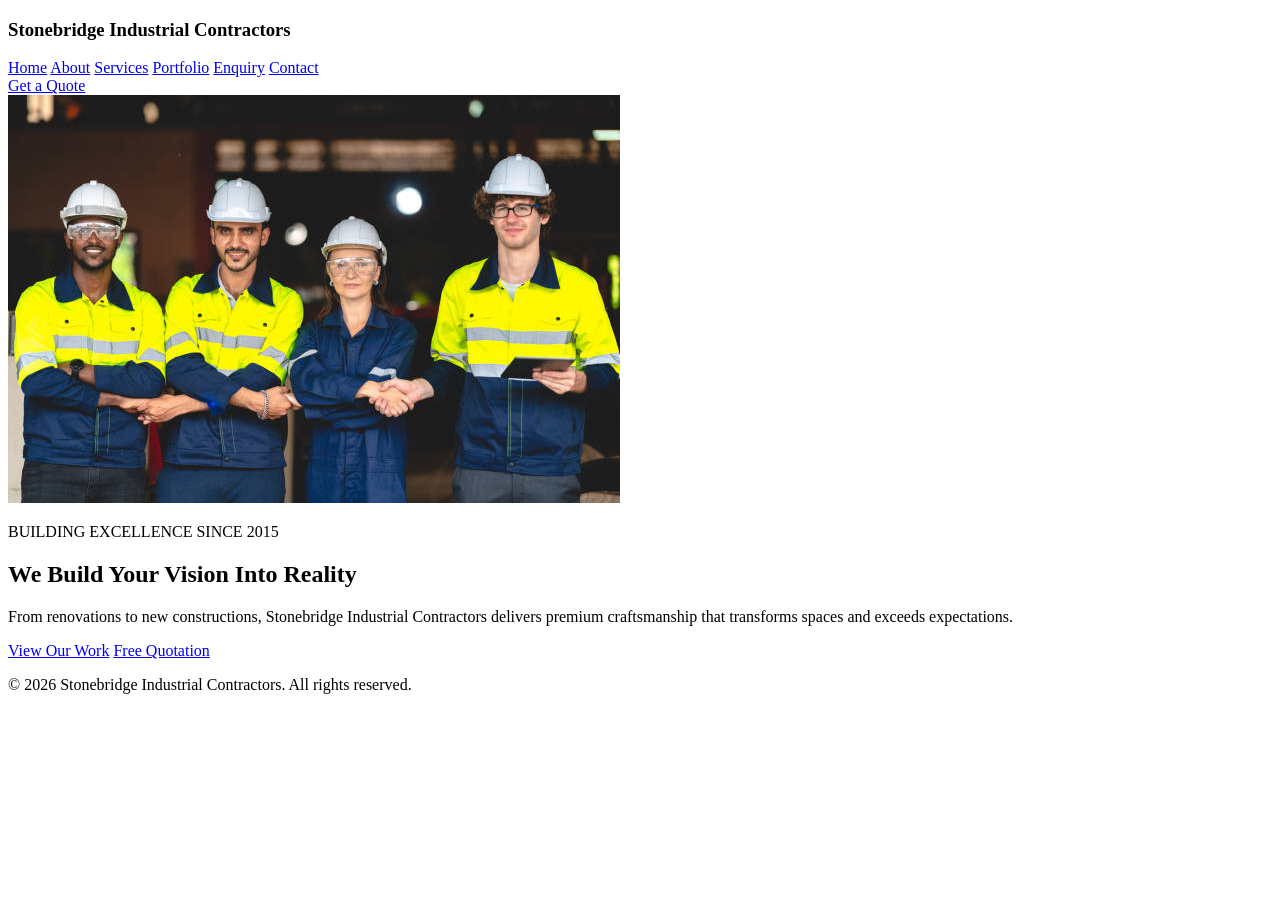
==== index.html @ 588e419e "Debugging of files" ====
<!DOCTYPE html>
<html lang="en">
<head>
    <meta charset="UTF-8">
    <meta name="viewport" content="width=device-width, initial-scale=1.0">
    <title>Home - Stonebridge Industrial Contractors</title>
</head>
<body>
    
<!-- Header and nav bar - handles the navigation througout the website pages -->
<header class="navbar">
<h3>Stonebridge Industrial Contractors</h3>
<nav id="mainNav">
<a href="index.html" class="nav-link">Home</a>
<a href="about.html" class="nav-link">About</a>
<a href="services.html" class="nav-link">Services</a>
<a href="projects.html" class="nav-link">Portfolio</a>
<a href="enquiry.html" class="nav-link">Enquiry</a>
<a href="contact.html" class="nav-link">Contact</a>
</nav>
<a href="contact.html" class="quote-btn">Get a Quote</a>
</header>


<!-- main content of homepage and call-to-action buttons -->
<main>
<section class="hero">
<div class="hero-content">
      <img src="/assets/images/hero-image.jpg" alt="Hero Image">
<p class="tag">BUILDING EXCELLENCE SINCE 2015</p>
<h1>We Build Your Vision Into Reality</h1>
<p class="hero-text"> From renovations to new constructions, Stonebridge Industrial Contractors delivers premium craftsmanship that transforms spaces and exceeds expectations.</p>
<div class="hero-buttons">
<a href="projects.html" class="primary-btn">View Our Work</a>
<a href="contact.html" class="secondary-btn">Free Quotation</a>
</div>
</section>
</main>

<!-- footer of the homepage -->
<footer>
<p>© 2026 Stonebridge Industrial Contractors. All rights reserved.</p>
</footer>

</body>
</html>
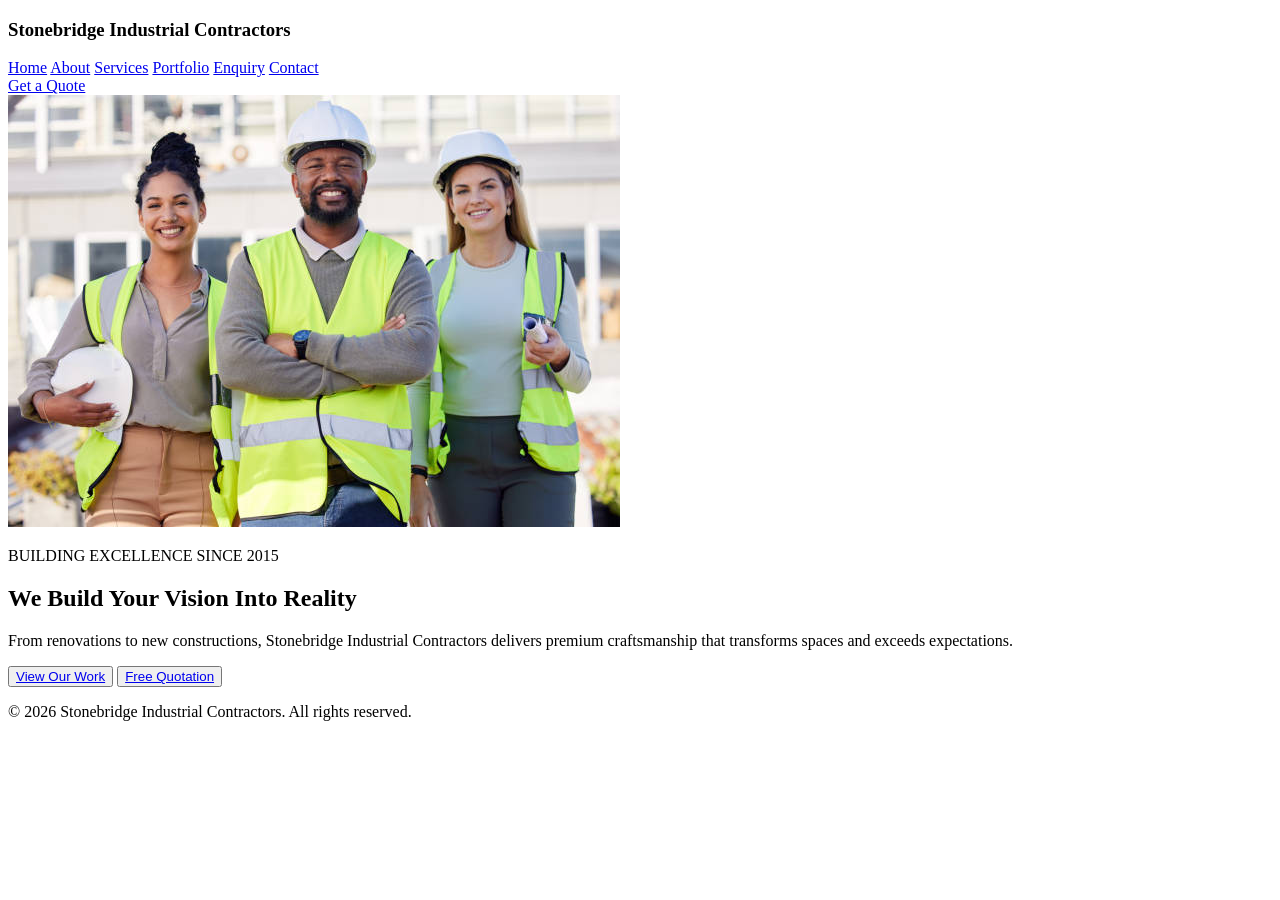
==== commit 7ae84ca6: "Final debugging and file updates" ====
--- a/index.html
+++ b/index.html
@@ -22,22 +22,26 @@
 </header>
 
 
-<!-- main content of homepage and call-to-action buttons -->
+<!-- Main content of homepage and call-to-action buttons -->
 <main>
 <section class="hero">
-<div class="hero-content">
-      <img src="/assets/images/hero-image.jpg" alt="Hero Image">
+      <img src="images/team-members/team-image-2.jpg" alt="Hero Image">
 <p class="tag">BUILDING EXCELLENCE SINCE 2015</p>
 <h1>We Build Your Vision Into Reality</h1>
+
 <p class="hero-text"> From renovations to new constructions, Stonebridge Industrial Contractors delivers premium craftsmanship that transforms spaces and exceeds expectations.</p>
-<div class="hero-buttons">
+    <button>
 <a href="projects.html" class="primary-btn">View Our Work</a>
-<a href="contact.html" class="secondary-btn">Free Quotation</a>
-</div>
+</button>
+
+<button>
+<a href="contact.html" class="primary-btn">Free Quotation</a>
+</button>
+
 </section>
 </main>
 
-<!-- footer of the homepage -->
+<!-- Footer of the homepage -->
 <footer>
 <p>© 2026 Stonebridge Industrial Contractors. All rights reserved.</p>
 </footer>
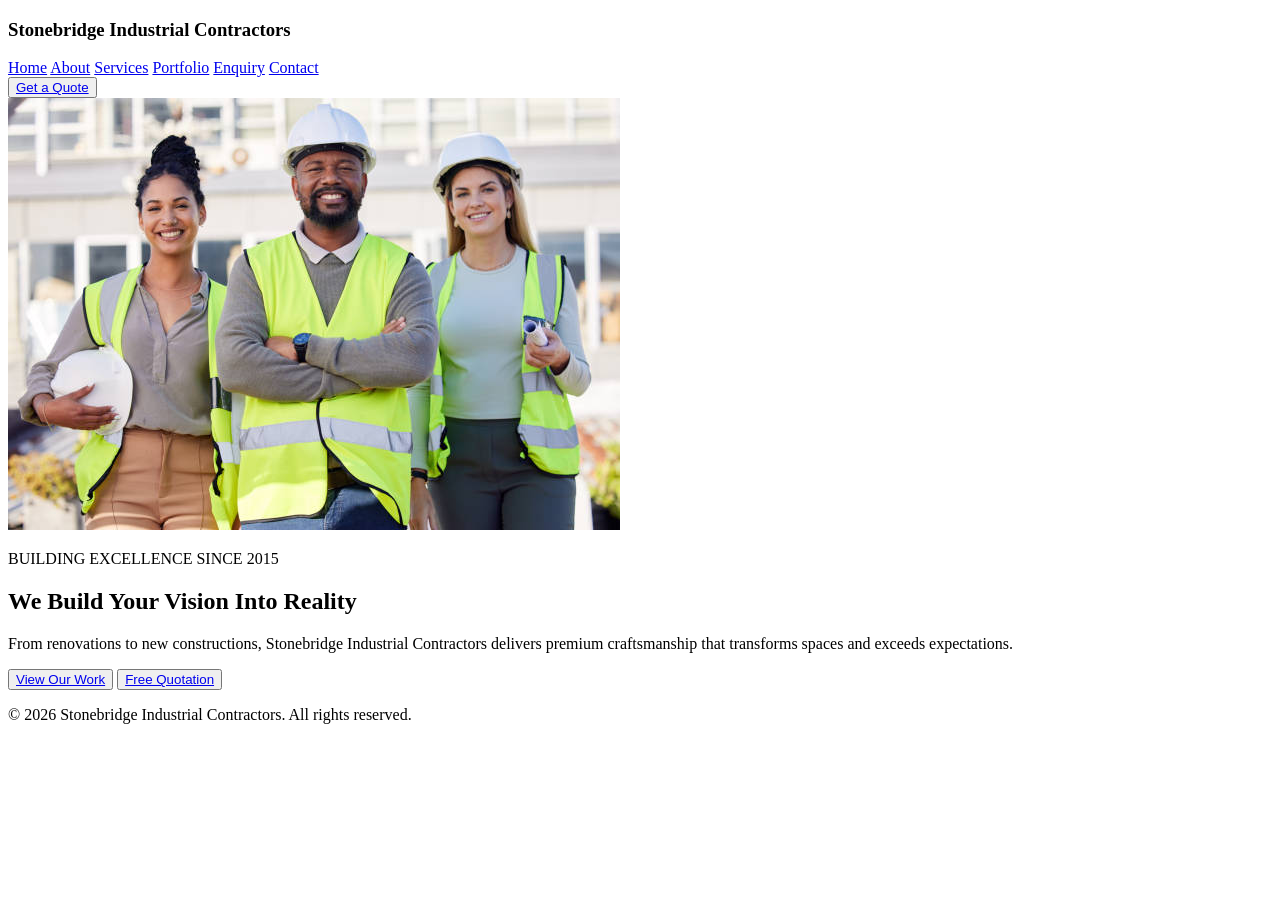
==== commit 1072109c: "Nav updated" ====
--- a/index.html
+++ b/index.html
@@ -18,7 +18,9 @@
 <a href="enquiry.html" class="nav-link">Enquiry</a>
 <a href="contact.html" class="nav-link">Contact</a>
 </nav>
+<button>
 <a href="contact.html" class="quote-btn">Get a Quote</a>
+</button>
 </header>
 
 
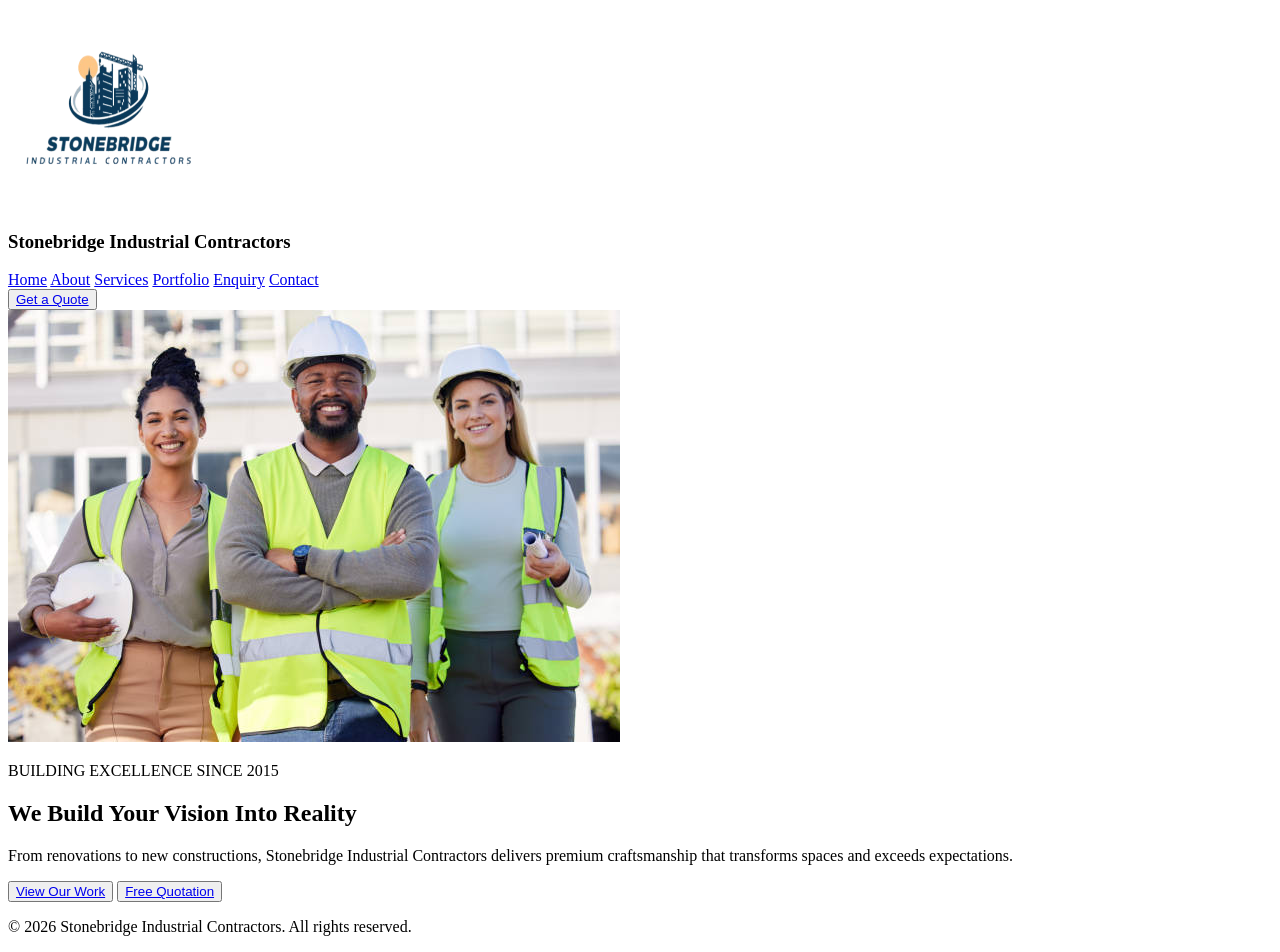
==== commit 97ece0d1: "Add company logo" ====
--- a/index.html
+++ b/index.html
@@ -9,6 +9,7 @@
     
 <!-- Header and nav bar - handles the navigation througout the website pages -->
 <header class="navbar">
+    <img src="images/stonebridge-logo.png" alt="Stonebridge Logo" width="200" height="200">
 <h3>Stonebridge Industrial Contractors</h3>
 <nav id="mainNav">
 <a href="index.html" class="nav-link">Home</a>
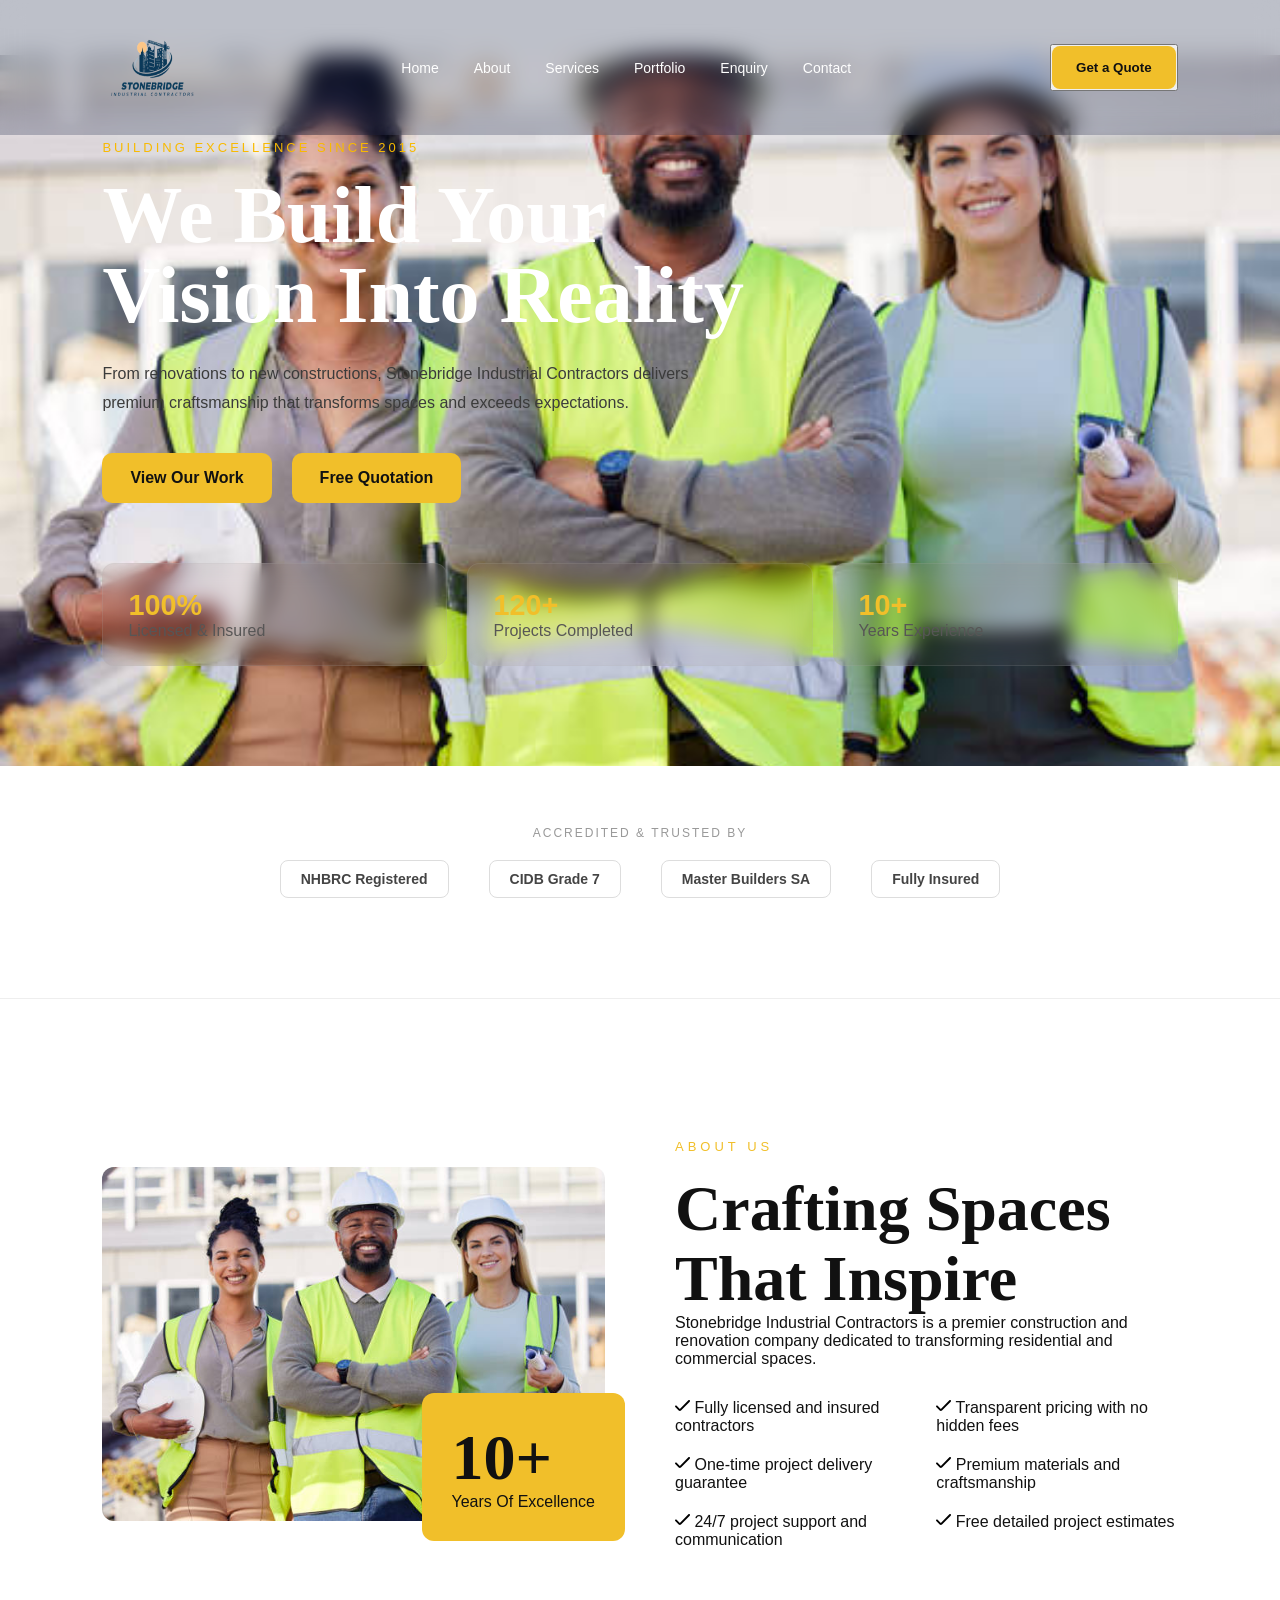
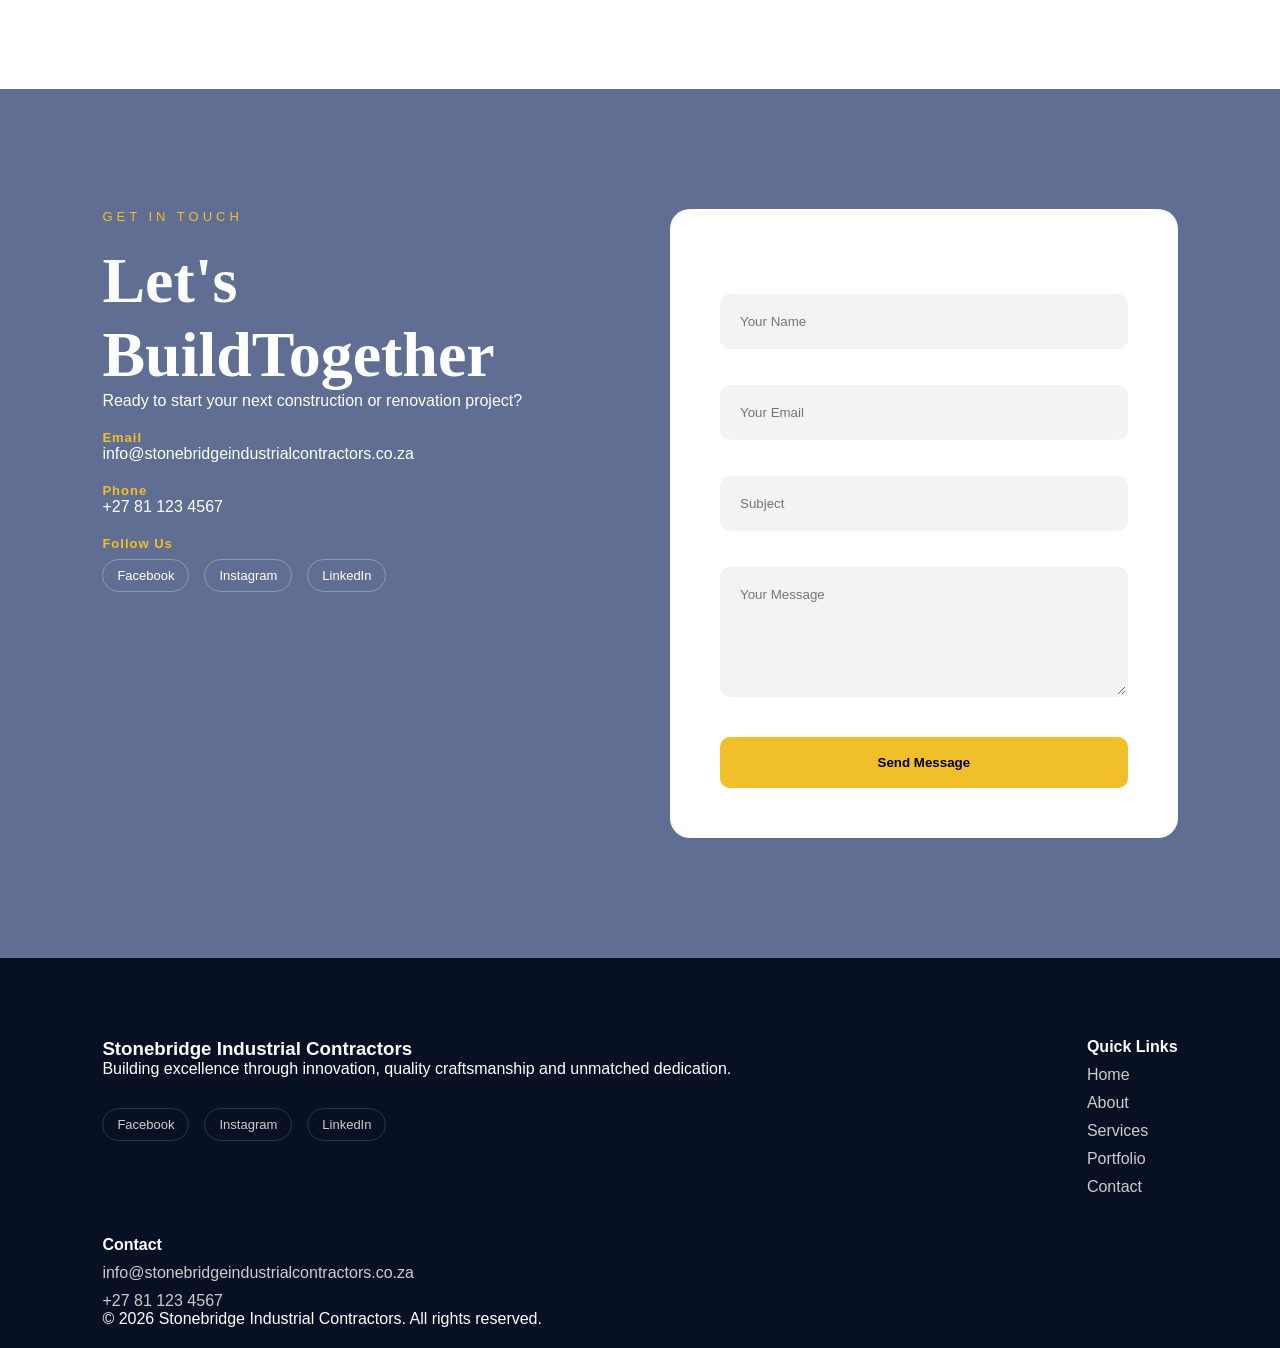
==== commit 9188aeda: "css and js updated" ====
--- a/index.html
+++ b/index.html
@@ -3,14 +3,17 @@
 <head>
     <meta charset="UTF-8">
     <meta name="viewport" content="width=device-width, initial-scale=1.0">
-    <title>Home - Stonebridge Industrial Contractors</title>
+    <meta name="description" content="Stonebridge Industrial Contractors provides premium residential and commercial construction, renovations, and extensions in Bloemfontein and Kimberly.">
+    <meta name="keywords" content="construction, renovations, commercial building, home extensions, Stonebridge, Bloemfontein contractors">
+    <meta name="author" content="Stonebridge Industrial Contractors">
+    <title>Home | Stonebridge Industrial Contractors</title>
+    <link rel="stylesheet" href="css/style.css">
 </head>
 <body>
     
 <!-- Header and nav bar - handles the navigation througout the website pages -->
 <header class="navbar">
-    <img src="images/stonebridge-logo.png" alt="Stonebridge Logo" width="200" height="200">
-<h3>Stonebridge Industrial Contractors</h3>
+    <img class="logo" src="images/stonebridge-logo.png" alt="Stonebridge Logo" width="100" height="100">
 <nav id="mainNav">
 <a href="index.html" class="nav-link">Home</a>
 <a href="about.html" class="nav-link">About</a>
@@ -21,33 +24,164 @@
 </nav>
 <button>
 <a href="contact.html" class="quote-btn">Get a Quote</a>
+<button class="hamburger" id="hamburger" aria-label="Toggle menu" aria-expanded="false"></button>
 </button>
 </header>
+
+
+<div class="mobile-menu" id="mobileMenu">
+<a href="index.html" class="mobile-nav-link">Home</a>
+<a href="about.html" class="mobile-nav-link">About</a>
+<a href="services.html" class="mobile-nav-link">Services</a>
+<a href="portfolio.html" class="mobile-nav-link">Portfolio</a>
+<a href="testimonials.html" class="mobile-nav-link">Testimonials</a>
+<a href="contact.html" class="mobile-nav-link">Contact</a>
+<a href="contact.html" class="quote-btn mobile-quote-btn">Get a Quote</a>
+</div>
+<div class="menu-overlay" id="menuOverlay"></div>
 
 
 <!-- Main content of homepage and call-to-action buttons -->
 <main>
 <section class="hero">
-      <img src="images/team-members/team-image-2.jpg" alt="Hero Image">
+      <img src="images/team-members/team-image-2.jpg" class="hero-background" alt="Hero Image">
+    <div class="hero-content">
 <p class="tag">BUILDING EXCELLENCE SINCE 2015</p>
 <h1>We Build Your Vision Into Reality</h1>
+<p class="hero-text"> From renovations to new constructions, Stonebridge Industrial Contractors delivers premium craftsmanship that transforms spaces and exceeds expectations.</p>
+<div class="hero-buttons">
+<a href="projects.html" class="primary-btn">View Our Work</a>
+<a href="contact.html" class="primary-btn">Free Quotation</a>
+</div>
+</div>
 
-<p class="hero-text"> From renovations to new constructions, Stonebridge Industrial Contractors delivers premium craftsmanship that transforms spaces and exceeds expectations.</p>
-    <button>
-<a href="projects.html" class="primary-btn">View Our Work</a>
-</button>
+<div class="stats">
+<div class="stat-box">
+<h3>100%</h3>
+<p>Licensed & Insured</p>
+</div>
 
-<button>
-<a href="contact.html" class="primary-btn">Free Quotation</a>
-</button>
+<div class="stat-box">
+<h3>120+</h3>
+<p>Projects Completed</p>
+</div>
 
+<div class="stat-box">
+<h3>10+</h3>
+<p>Years Experience</p>
+</div>
+</div>
 </section>
 </main>
 
+<section class="trust-strip">
+<p class="trust-label">ACCREDITED & TRUSTED BY</p>
+<div class="trust-logos">
+<div class="trust-logo">NHBRC Registered</div>
+<div class="trust-logo">CIDB Grade 7</div>
+<div class="trust-logo">Master Builders SA</div>
+<div class="trust-logo">Fully Insured</div>
+</div>
+</section>
+
+<section class="about" id="about">
+<div class="about-image">
+<img src="images/team-members/team-image-2.jpg" alt="Nkala Industrial Contractors construction team on site" loading="lazy">
+<div class="experience-card">
+<h2>10+</h2>
+<p>Years Of Excellence</p>
+</div>
+</div>
+
+<div class="about-content">
+<p class="section-tag">ABOUT US</p>
+<h2>
+Crafting Spaces That
+<span>Inspire</span>
+</h2>
+<p>Stonebridge Industrial Contractors is a premier construction and renovation company dedicated to transforming residential and commercial spaces.</p>
+<div class="features">
+<div><img src="images/icons/check.svg" height="15px" alt="Check mark"> Fully licensed and insured contractors</div>
+<div><img src="images/icons/check.svg" height="15px" alt="Check mark"> Transparent pricing with no hidden fees</div>
+<div><img src="images/icons/check.svg" height="15px" alt="Check mark"> One-time project delivery guarantee</div>
+<div><img src="images/icons/check.svg" height="15px" alt="Check mark"> Premium materials and craftsmanship</div>
+<div><img src="images/icons/check.svg" height="15px" alt="Check mark"> 24/7 project support and communication</div>
+<div><img src="images/icons/check.svg" height="15px" alt="Check mark"> Free detailed project estimates</div>
+</div>
+</div>
+</section>
+
+
+<section class="contact" id="contact">
+<div class="contact-info">
+<p class="section-tag">GET IN TOUCH</p>
+<h2>Let's Build<span>Together</span></h2>
+<p>Ready to start your next construction or renovation project?</p>
+<div class="contact-box">
+<h4>Email</h4>
+<p class="contact-link">info@stonebridgeindustrialcontractors.co.za</p>
+</div>
+<div class="contact-box">
+<h4>Phone</h4>
+<p><a href="tel:+27811234567" class="contact-link">+27 81 123 4567</a></p>
+</div>
+<div class="contact-box">
+<h4>Follow Us</h4>
+<div class="social-links">
+<a href="#" aria-label="Facebook">Facebook</a>
+<a href="#" aria-label="Instagram">Instagram</a>
+<a href="#" aria-label="LinkedIn">LinkedIn</a>
+</div>
+</div>
+</div>
+
+<form class="contact-form" id="contactForm" novalidate>
+<div class="form-status" id="formStatus"></div>
+<input type="text" placeholder="Your Name" name="name" id="nameInput" required>
+<span class="error-msg" id="nameError"></span>
+<input type="email" placeholder="Your Email" name="email" id="emailInput" required>
+<span class="error-msg" id="emailError"></span>
+<input type="text" placeholder="Subject" name="subject" id="subjectInput" required>
+<span class="error-msg" id="subjectError"></span>
+<textarea rows="6" placeholder="Your Message" name="message" id="messageInput" required></textarea>
+<span class="error-msg" id="messageError"></span>
+<button type="submit">Send Message</button>
+</form>
+</section>
+
+
 <!-- Footer of the homepage -->
 <footer>
+<div class="footer-content">
+<div>
+<h3>Stonebridge Industrial Contractors</h3>
+<p>Building excellence through innovation, quality craftsmanship and unmatched dedication.</p>
+<div class="social-links footer-social">
+<a href="#" aria-label="Facebook">Facebook</a>
+<a href="#" aria-label="Instagram">Instagram</a>
+<a href="#" aria-label="LinkedIn">LinkedIn</a>
+</div>
+</div>
+
+<div>
+<h4>Quick Links</h4>
+<a href="#">Home</a>
+<a href="#about">About</a>
+<a href="#services">Services</a>
+<a href="#portfolio">Portfolio</a>
+<a href="#contact">Contact</a>
+</div>
+
+<div>
+<h4>Contact</h4>
+<a href="mailto:info@stonebridgeindustrialcontractors.co.za">info@stonebridgeindustrialcontractors.co.za</a>
+<a href="tel:+27811234567">+27 81 123 4567</a>
+</div>
+</div>
+
 <p>© 2026 Stonebridge Industrial Contractors. All rights reserved.</p>
 </footer>
 
+<script src="js/script.js"></script>
 </body>
 </html>
--- a/css/style.css
+++ b/css/style.css
@@ -0,0 +1,964 @@
+*{
+margin:0;
+padding:0;
+box-sizing:border-box;
+}
+
+body{
+font-family:'Inter',sans-serif;
+background:#f8f8f8;
+color:#111;
+overflow-x:hidden;
+}
+
+a{
+color:inherit;
+}
+
+.navbar{
+  position:fixed;
+  top:0;
+  left:0;
+  width:100%;
+  height: 15%;
+  padding:20px 8%;
+  display:flex;
+  justify-content:space-between;
+  align-items:center;
+  z-index:1000;
+  background:rgba(13, 27, 61, 0.25);
+  backdrop-filter:blur(12px);
+  -webkit-backdrop-filter:blur(12px);
+  transition:all 0.4s ease;
+}
+
+.navbar.scrolled{
+  background:#0d1b3d;
+}
+
+nav{
+display:flex;
+gap:35px;
+}
+
+nav a{
+color:white;
+text-decoration:none;
+font-size:14px;
+}
+
+nav a:hover{
+color:#f1bf2a;
+}
+
+.quote-btn{
+background:#f1bf2a;
+border:none;
+padding:14px 24px;
+border-radius:8px;
+font-weight:600;
+cursor:pointer;
+text-decoration:none;
+color:#111;
+display:inline-block;
+}
+
+/* HAMBURGER AND MOBILE MENU */
+.hamburger{
+display:none;
+flex-direction:column;
+justify-content:center;
+gap:5px;
+width:32px;
+height:32px;
+background:none;
+border:none;
+cursor:pointer;
+padding:0;
+z-index:1001;
+}
+
+.hamburger span{
+display:block;
+width:100%;
+height:2px;
+background:white;
+transition:0.3s;
+}
+
+.hamburger.open span:nth-child(1){
+transform:translateY(7px) rotate(45deg);
+}
+
+.hamburger.open span:nth-child(2){
+opacity:0;
+}
+
+.hamburger.open span:nth-child(3){
+transform:translateY(-7px) rotate(-45deg);
+}
+
+.mobile-menu{
+position:fixed;
+top:0;
+right:-100%;
+width:75%;
+max-width:320px;
+height:100vh;
+background:#0d1b3d;
+display:flex;
+flex-direction:column;
+padding:100px 40px 40px;
+gap:25px;
+z-index:999;
+transition:right 0.4s ease;
+}
+
+.mobile-menu.open{
+right:0;
+}
+
+.mobile-nav-link{
+color:white;
+text-decoration:none;
+font-size:16px;
+}
+
+.mobile-quote-btn{
+margin-top:15px;
+text-align:center;
+}
+
+.menu-overlay{
+position:fixed;
+inset:0;
+background:rgba(0,0,0,0.5);
+z-index:998;
+opacity:0;
+pointer-events:none;
+transition:0.3s;
+}
+
+.menu-overlay.open{
+opacity:1;
+pointer-events:auto;
+}
+
+.primary-btn:hover,
+.quote-btn:hover{
+transform:translateY(-5px);
+}
+
+.logo{
+display:flex;
+align-items:center;
+gap:12px;
+}
+
+.hero{
+position:relative;
+min-height:80vh;
+display:flex;
+flex-direction:column;
+justify-content:center;
+padding:140px 8% 60px;
+}
+
+.hero-background{
+position:absolute;
+padding-top: 15px;
+left:0;
+width:100%;
+height:100%;
+object-fit:cover;
+z-index:1;
+}
+
+.hero-content{
+position:relative;
+z-index:2;
+max-width:700px;
+animation:fadeUp 1.3s ease;
+}
+
+.tag{
+color:#f8ba00;
+letter-spacing:3px;
+margin-bottom:20px;
+font-size:13px;
+}
+
+.hero h1{
+font-size:5rem;
+color:white;
+line-height:1;
+font-family:'Playfair Display',serif;
+}
+
+
+.hero-text{
+margin-top:25px;
+color:#3b3b3b;
+line-height:1.8;
+max-width:600px;
+}
+
+.hero-buttons{
+display:flex;
+gap:20px;
+margin-top:35px;
+}
+
+.primary-btn,
+.secondary-btn{
+padding:16px 28px;
+border-radius:10px;
+cursor:pointer;
+font-weight:600;
+transition:0.4s;
+text-decoration:none;
+display:inline-block;
+}
+
+.primary-btn{
+background:#f1bf2a;
+border:none;
+color:#111;
+}
+
+
+.stats{
+position:relative;
+z-index:2;
+margin-top:60px;
+display:flex;
+flex-wrap:wrap;
+gap:20px;
+}
+
+.stat-box{
+background:rgba(153, 112, 112, 0.08);
+border:1px solid rgba(179, 179, 179, 0.15);
+backdrop-filter:blur(10px);
+padding:25px;
+border-radius:12px;
+color:rgb(87, 86, 86);
+width:100px;
+flex:1 1 200px;
+}
+
+.stat-box h3{
+font-size:1.8rem;
+color:#f1bf2a;
+}
+
+.trust-strip{
+background:white;
+padding:100px 8%;
+text-align:center;
+border-bottom:1px solid #eee;
+}
+
+.trust-label{
+color:#999;
+letter-spacing:2px;
+font-size:12px;
+margin-bottom:20px;
+}
+
+.trust-logos{
+display:flex;
+flex-wrap:wrap;
+justify-content:center;
+gap:40px;
+}
+
+
+.trust-logo{
+color:#444;
+font-weight:600;
+font-size:14px;
+padding:10px 20px;
+border:1px solid #ddd;
+border-radius:8px;
+}
+
+.about{
+padding:140px 8%;
+display:grid;
+grid-template-columns:1fr 1fr;
+gap:70px;
+background:white;
+align-items:center;
+}
+
+
+.about-image{
+position:relative;
+}
+
+.about-image img{
+width:100%;
+border-radius:12px;
+display:block;
+}
+
+.experience-card{
+position:absolute;
+bottom:-20px;
+right:-20px;
+background:#f1bf2a;
+padding:30px;
+border-radius:12px;
+}
+
+.section-tag{
+color:#f1bf2a;
+letter-spacing:4px;
+margin-bottom:20px;
+font-size:13px;
+display:block;
+}
+
+.about h2,
+.section-title{
+font-family:'Playfair Display',serif;
+font-size:4rem;
+line-height:1.1;
+}
+
+
+.features{
+margin-top:30px;
+display:grid;
+grid-template-columns:1fr 1fr;
+gap:20px;
+}
+
+.services{
+padding:120px 8%;
+}
+
+.center{
+text-align:center;
+}
+
+.section-description{
+margin-top:20px;
+color:#666;
+}
+
+.service-grid{
+margin-top:60px;
+display:grid;
+grid-template-columns:repeat(3,1fr);
+gap:30px;
+}
+
+.service-card{
+background:rgb(231, 231, 231);
+padding:50px 35px;
+border-radius:18px;
+transition:0.5s;
+border:1px solid #eeeeee;
+text-decoration:none;
+color:inherit;
+display:block;
+}
+
+.service-card.show{
+transform:translateY(0);
+}
+
+.service-card:hover{
+transform:translateY(-15px);
+box-shadow:0 20px 50px rgba(0,0,0,0.1);
+}
+
+.icon{
+width:60px;
+height:60px;
+background:#fff7dd;
+border-radius:15px;
+display:flex;
+align-items:center;
+justify-content:center;
+font-size:24px;
+margin-bottom:25px;
+}
+
+.process{
+padding:120px 8%;
+background:white;
+}
+
+.process-grid{
+margin-top:60px;
+display:grid;
+grid-template-columns:repeat(3,1fr);
+gap:30px;
+}
+
+.process-step{
+text-align:center;
+padding:40px 25px;
+}
+
+.process-number{
+font-family:'Playfair Display',serif;
+font-size:3rem;
+color:#f1bf2a;
+margin-bottom:15px;
+}
+
+.process-step h3{
+margin-bottom:12px;
+}
+
+.process-step p{
+color:#666;
+line-height:1.7;
+}
+
+
+.before-after{
+padding:100px 8%;
+background:#fff;
+}
+
+.comparison-container{
+position:relative;
+width:100%;
+max-width:1200px;
+height:600px;
+overflow:hidden;
+border-radius:20px;
+margin:60px auto 0;
+}
+
+
+.before-image,
+.after-image{
+position:absolute;
+top:0;
+left:0;
+width:100%;
+height:100%;
+object-fit:cover;
+display:block;
+user-select:none;
+pointer-events:none;
+}
+
+.after-wrapper{
+position:absolute;
+top:0;
+left:0;
+width:50%;
+height:100%;
+overflow:hidden;
+border-right:3px solid white;
+}
+
+.gallery-grid{
+margin-top:50px;
+display:grid;
+grid-template-columns:repeat(3,1fr);
+gap:30px;
+max-width:1200px;
+margin-inline:auto;
+}
+
+.gallery-pair{
+position:relative;
+border-radius:14px;
+overflow:hidden;
+}
+
+.gallery-pair img{
+width:100%;
+height:140px;
+object-fit:cover;
+display:block;
+}
+
+.gallery-pair img:first-child{
+border-bottom:2px solid white;
+}
+
+.gallery-label{
+padding:15px;
+background:white;
+font-weight:600;
+font-size:14px;
+text-align:center;
+border:1px solid #eee;
+border-top:none;
+border-radius:0 0 14px 14px;
+}
+
+@keyframes fadeUp{
+from{
+opacity:0;
+transform:translateY(60px);
+}
+to{
+opacity:1;
+transform:translateY(0);
+}
+}
+
+.portfolio{
+padding:120px 8%;
+background:#f8f8f8;
+}
+
+.portfolio-filter{
+display:flex;
+flex-wrap:wrap;
+justify-content:center;
+gap:20px;
+margin-top:40px;
+}
+
+.filter-btn{
+border:none;
+background:white;
+padding:14px 22px;
+border-radius:50px;
+cursor:pointer;
+transition:0.4s;
+font-family:inherit;
+font-size:14px;
+}
+
+.filter-btn.active,
+.filter-btn:hover{
+background:#f1bf2a;
+}
+
+.portfolio-grid{
+margin-top:60px;
+display:grid;
+grid-template-columns:repeat(3,1fr);
+gap:30px;
+}
+
+.portfolio-card{
+position:relative;
+overflow:hidden;
+border-radius:18px;
+aspect-ratio:4/3;
+transition:0.4s;
+}
+
+.portfolio-card.hidden{
+display:none;
+}
+
+.portfolio-card img{
+width:100%;
+height:100%;
+object-fit:cover;
+transition:0.7s;
+display:block;
+}
+
+.portfolio-card:hover img{
+transform:scale(1.1);
+}
+
+.portfolio-overlay{
+position:absolute;
+inset:0;
+background:linear-gradient(to top, rgba(0,0,0,0.8), transparent);
+display:flex;
+flex-direction:column;
+justify-content:flex-end;
+padding:30px;
+color:white;
+}
+
+.portfolio-overlay p{
+color:#f1bf2a;
+font-size:13px;
+letter-spacing:1px;
+margin-top:4px;
+}
+
+.testimonials{
+padding:120px 8%;
+background:white;
+}
+
+.testimonial-slider{
+margin-top:60px;
+position:relative;
+max-width:900px;
+margin-inline:auto;
+}
+
+.testimonial{
+background:#f8f8f8;
+padding:50px;
+border-radius:20px;
+display:none;
+animation:fadeUp 0.7s ease;
+}
+
+.active-slide{
+display:block;
+}
+
+
+.testimonial p{
+font-size:1.2rem;
+line-height:1.9;
+font-style:italic;
+}
+
+
+.client{
+display:flex;
+align-items:center;
+gap:15px;
+margin-top:30px;
+}
+
+.client img{
+width:60px;
+height:60px;
+border-radius:50%;
+object-fit:cover;
+background:#ddd;
+}
+
+
+.testimonial-dots{
+display:flex;
+justify-content:center;
+gap:10px;
+margin-top:30px;
+}
+
+.dot{
+width:10px;
+height:10px;
+border-radius:50%;
+background:#ddd;
+cursor:pointer;
+border:none;
+padding:0;
+transition:0.3s;
+}
+
+.dot.active{
+background:#f1bf2a;
+width:28px;
+border-radius:5px;
+}
+
+.contact{
+padding:120px 8%;
+background:#5f6e92;
+color:white;
+display:grid;
+grid-template-columns:1fr 1fr;
+gap:60px;
+}
+
+.contact h2{
+font-size:4rem;
+font-family:'Playfair Display',serif;
+}
+
+
+.contact-box{
+margin-top:20px;
+}
+
+.contact-box h4{
+color:#f1bf2a;
+font-size:13px;
+letter-spacing:1px;
+}
+
+.contact-link{
+text-decoration:none;
+color:white;
+transition:0.3s;
+}
+
+.contact-link:hover{
+color:#f1bf2a;
+}
+
+.social-links{
+display:flex;
+gap:15px;
+margin-top:8px;
+}
+
+.social-links a{
+text-decoration:none;
+color:white;
+font-size:13px;
+border:1px solid rgba(255,255,255,0.3);
+padding:8px 14px;
+border-radius:20px;
+transition:0.3s;
+}
+
+.social-links a:hover{
+background:#f1bf2a;
+color:#111;
+border-color:#f1bf2a;
+}
+
+.footer-social{
+margin-top:20px;
+}
+
+.footer-social a{
+color:#ccc;
+border-color:rgba(255,255,255,0.15);
+}
+
+.contact-form{
+background:white;
+padding:50px;
+border-radius:20px;
+position:relative;
+}
+
+.contact-form input,
+.contact-form textarea{
+width:100%;
+padding:18px;
+margin-bottom:6px;
+border:2px solid transparent;
+background:#f3f3f3;
+border-radius:10px;
+font-family:inherit;
+transition:0.3s;
+}
+
+.contact-form input:focus,
+.contact-form textarea:focus{
+outline:none;
+border-color:#f1bf2a;
+background:white;
+}
+
+.contact-form input.invalid,
+.contact-form textarea.invalid{
+border-color:#e5484d;
+}
+
+.error-msg{
+display:block;
+color:#e5484d;
+font-size:12px;
+min-height:16px;
+margin-bottom:14px;
+}
+
+.contact-form button{
+width:100%;
+padding:18px;
+border:none;
+background:#f1bf2a;
+font-weight:700;
+border-radius:10px;
+cursor:pointer;
+transition:0.3s;
+}
+
+.contact-form button:hover{
+transform:translateY(-3px);
+}
+
+.contact-form button:disabled{
+opacity:0.6;
+cursor:not-allowed;
+transform:none;
+}
+
+.form-status{
+text-align:center;
+font-weight:600;
+margin-bottom:15px;
+min-height:20px;
+}
+
+.form-status.success{
+color:#2b9348;
+}
+
+.form-status.error{
+color:#e5484d;
+}
+
+footer{
+background:#081124;
+color:white;
+padding:80px 8% 20px;
+}
+
+.footer-content{
+display:flex;
+justify-content:space-between;
+gap:40px;
+flex-wrap:wrap;
+}
+
+.footer-content a{
+display:block;
+color:#ccc;
+text-decoration:none;
+margin-top:10px;
+}
+
+.footer-bottom{
+border-top:1px solid rgba(255,255,255,0.1);
+margin-top:40px;
+padding-top:20px;
+text-align:center;
+}
+
+.scroll-top{
+position:fixed;
+left:30px;
+bottom:30px;
+width:55px;
+height:55px;
+background:#f1bf2a;
+display:flex;
+align-items:center;
+justify-content:center;
+border-radius:50%;
+cursor:pointer;
+opacity:0;
+transition:0.4s;
+}
+
+
+@media(max-width:991px){
+.hero h1,
+.about h2,
+.section-title{
+font-size:3rem;
+}
+.about,
+.service-grid,
+.process-grid{
+grid-template-columns:1fr;
+}
+nav{
+display:none;
+}
+.hamburger{
+display:flex;
+}
+.stats{
+flex-direction:column;
+}
+.portfolio-grid,
+.contact,
+.footer-content{
+grid-template-columns:1fr;
+flex-direction:column;
+}
+.contact h2{
+font-size:3rem;
+}
+.comparison-container{
+height:400px;
+}
+.gallery-grid{
+grid-template-columns:1fr;
+}
+.trust-logos{
+gap:15px;
+}
+}
+
+/*=================ABOUT US===============*/
+.service-section {
+    max-width: 900px;
+    margin: 2rem auto;
+    padding-top: 10%;
+    color: #333333;
+    line-height: 1.6;
+}
+
+.about-us {
+    font-size: 220%;
+    color: #0a192f;
+    border-bottom: 4px solid #ffd700;
+    display: inline-block;
+    padding-bottom: 2%;
+}
+
+.about-h2 {
+    font-size: 1.6rem;
+    color: #0a192f;
+    margin-top: 2.5rem;
+    margin-bottom: 1rem;
+}
+
+.about-h3 {
+    font-size: 1.4rem;
+    color: #0a192f;
+    margin-top: 3rem;
+    margin-bottom: 1.5rem;
+}
+
+.about-h4 {
+    font-size: 1.1rem;
+    color: #0a192f;
+    margin-top: 0.75rem;
+    margin-bottom: 0.25rem;
+}
+
+.about-text{
+    font-size: 1rem;
+    color: #4a5568;
+    margin-bottom: 1.25rem;
+}
+
+main ul {
+    list-style: none;
+    padding: 0;
+    display: grid;
+    grid-template-columns: repeat(auto-fit, minmax(260px, 1fr));
+    gap: 1rem;
+    margin-bottom: 2.5rem;
+}
+
+main ul li {
+    background-color: #ffffff;
+    padding: 0.85rem 1.1rem;
+    border-left: 4px solid #ffd700;
+    border-radius: 6px;
+    box-shadow: 0 2px 8px rgba(0, 0, 0, 0.08);
+    font-weight: 600;
+    color: #2d3748;
+}
+
+.team-members-img {
+    width: 200px;
+    height: 200px;
+    object-fit: cover;
+    border-radius: 50%;
+    border: 3px solid #ffd700;
+    box-shadow: 0 4px 12px rgba(0, 0, 0, 0.1);
+    margin-top: 2rem;
+    display: block;
+    transition: transform 0.3s ease, box-shadow 0.3s ease;
+}
+
+.team-members-img:hover {
+    transform: scale(1.05);
+    box-shadow: 0 6px 16px rgba(0, 0, 0, 0.15);
+}
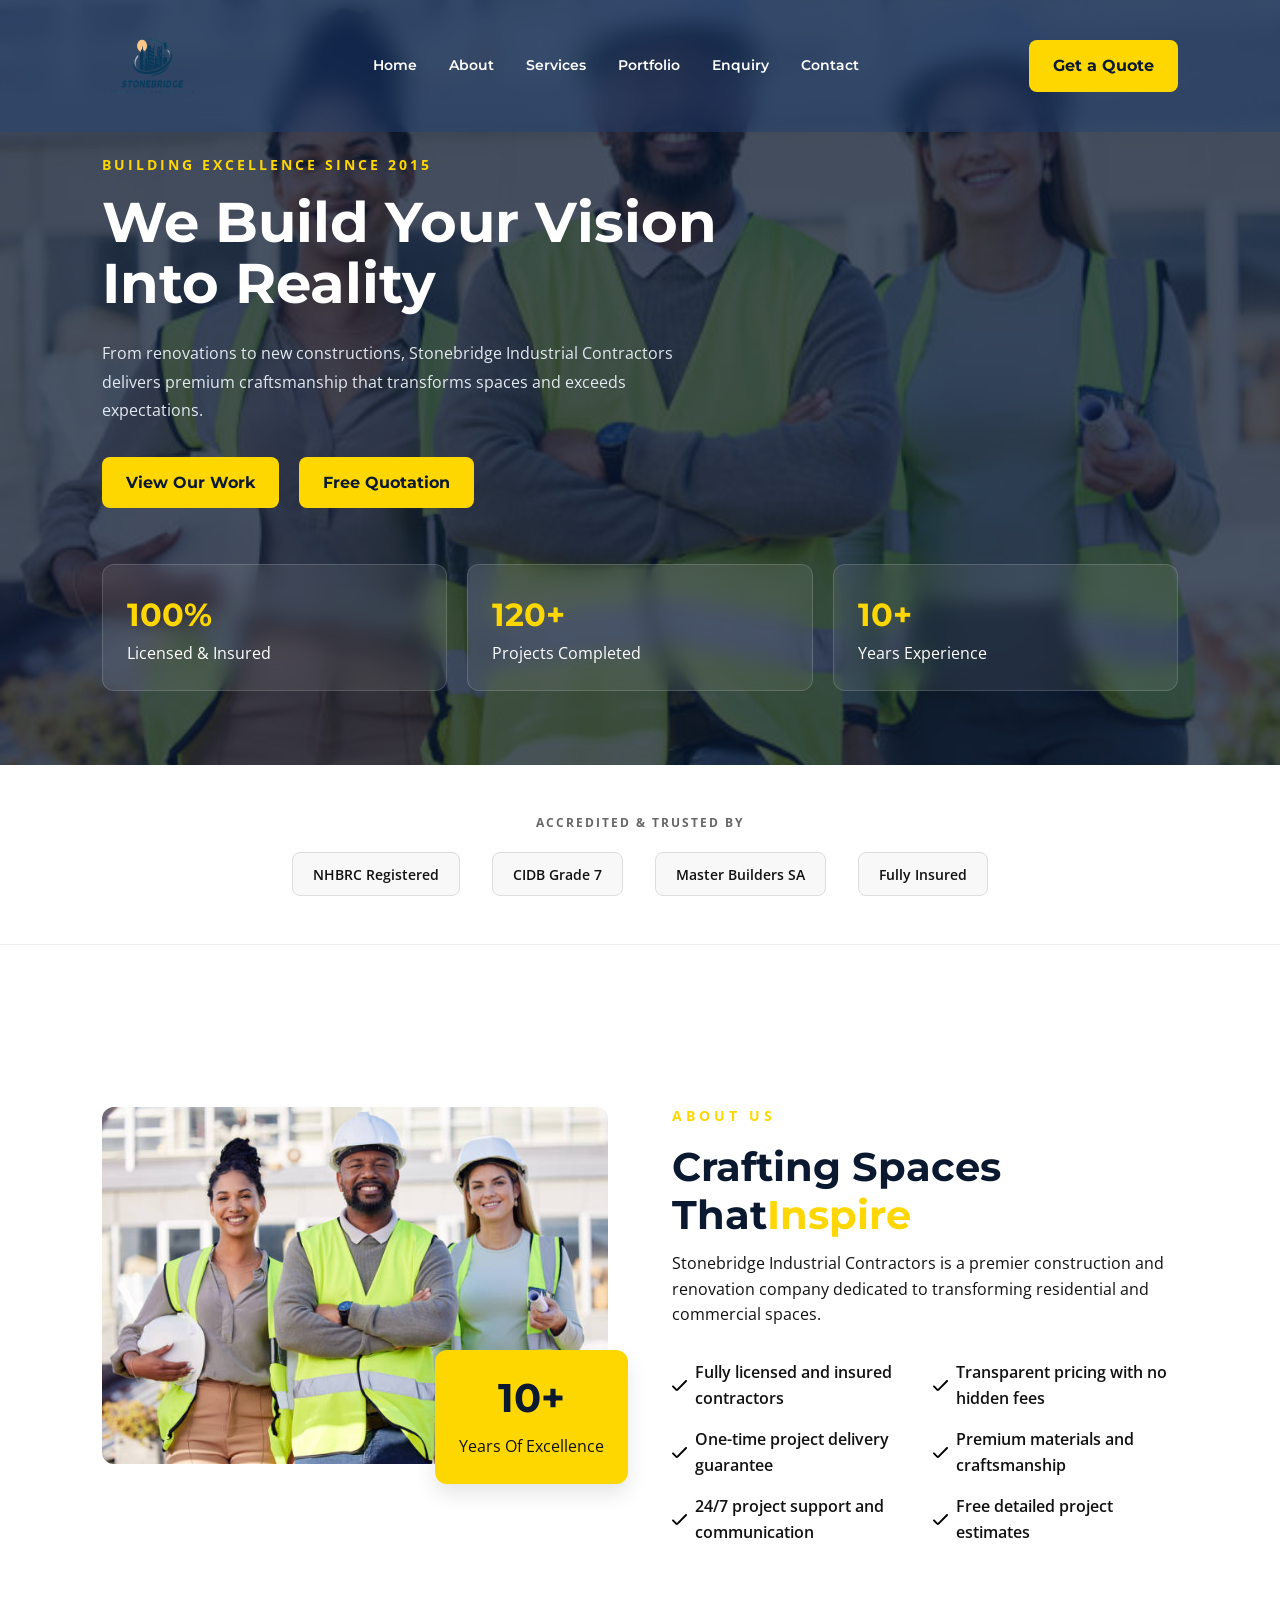
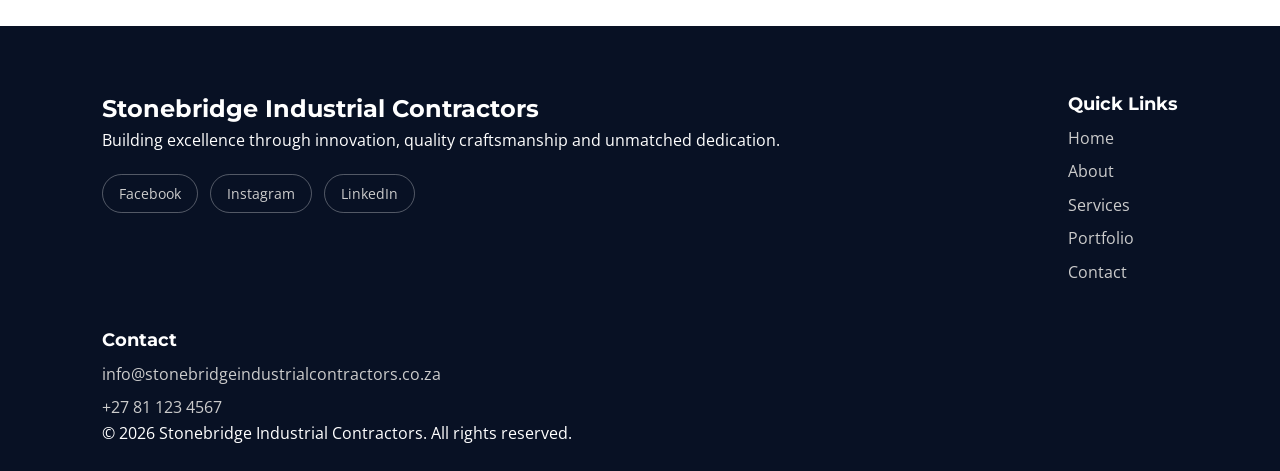
==== commit 91ee66bb: "maps fixed" ====
--- a/index.html
+++ b/index.html
@@ -14,32 +14,20 @@
 <!-- Header and nav bar - handles the navigation througout the website pages -->
 <header class="navbar">
     <img class="logo" src="images/stonebridge-logo.png" alt="Stonebridge Logo" width="100" height="100">
-<nav id="mainNav">
-<a href="index.html" class="nav-link">Home</a>
-<a href="about.html" class="nav-link">About</a>
-<a href="services.html" class="nav-link">Services</a>
-<a href="projects.html" class="nav-link">Portfolio</a>
-<a href="enquiry.html" class="nav-link">Enquiry</a>
-<a href="contact.html" class="nav-link">Contact</a>
-</nav>
-<button>
-<a href="contact.html" class="quote-btn">Get a Quote</a>
-<button class="hamburger" id="hamburger" aria-label="Toggle menu" aria-expanded="false"></button>
-</button>
+    <div class="menu-wrapper">
+        <button class="mobile-toggle" id="hamburger" onclick="toggleMenu()" aria-label="Toggle menu">☰</button>
+        <nav id="mainNav">
+            <a href="index.html" class="nav-link">Home</a>
+            <a href="about.html" class="nav-link">About</a>
+            <a href="services.html" class="nav-link">Services</a>
+            <a href="projects.html" class="nav-link">Portfolio</a>
+            <a href="enquiry.html" class="nav-link">Enquiry</a>
+            <a href="contact.html" class="nav-link">Contact</a>
+        </nav>
+    </div>
+
+    <a href="contact.html" class="quote-btn">Get a Quote</a>
 </header>
-
-
-<div class="mobile-menu" id="mobileMenu">
-<a href="index.html" class="mobile-nav-link">Home</a>
-<a href="about.html" class="mobile-nav-link">About</a>
-<a href="services.html" class="mobile-nav-link">Services</a>
-<a href="portfolio.html" class="mobile-nav-link">Portfolio</a>
-<a href="testimonials.html" class="mobile-nav-link">Testimonials</a>
-<a href="contact.html" class="mobile-nav-link">Contact</a>
-<a href="contact.html" class="quote-btn mobile-quote-btn">Get a Quote</a>
-</div>
-<div class="menu-overlay" id="menuOverlay"></div>
-
 
 <!-- Main content of homepage and call-to-action buttons -->
 <main>
@@ -96,8 +84,7 @@
 <div class="about-content">
 <p class="section-tag">ABOUT US</p>
 <h2>
-Crafting Spaces That
-<span>Inspire</span>
+Crafting Spaces That<span>Inspire</span>
 </h2>
 <p>Stonebridge Industrial Contractors is a premier construction and renovation company dedicated to transforming residential and commercial spaces.</p>
 <div class="features">
@@ -111,43 +98,6 @@
 </div>
 </section>
 
-
-<section class="contact" id="contact">
-<div class="contact-info">
-<p class="section-tag">GET IN TOUCH</p>
-<h2>Let's Build<span>Together</span></h2>
-<p>Ready to start your next construction or renovation project?</p>
-<div class="contact-box">
-<h4>Email</h4>
-<p class="contact-link">info@stonebridgeindustrialcontractors.co.za</p>
-</div>
-<div class="contact-box">
-<h4>Phone</h4>
-<p><a href="tel:+27811234567" class="contact-link">+27 81 123 4567</a></p>
-</div>
-<div class="contact-box">
-<h4>Follow Us</h4>
-<div class="social-links">
-<a href="#" aria-label="Facebook">Facebook</a>
-<a href="#" aria-label="Instagram">Instagram</a>
-<a href="#" aria-label="LinkedIn">LinkedIn</a>
-</div>
-</div>
-</div>
-
-<form class="contact-form" id="contactForm" novalidate>
-<div class="form-status" id="formStatus"></div>
-<input type="text" placeholder="Your Name" name="name" id="nameInput" required>
-<span class="error-msg" id="nameError"></span>
-<input type="email" placeholder="Your Email" name="email" id="emailInput" required>
-<span class="error-msg" id="emailError"></span>
-<input type="text" placeholder="Subject" name="subject" id="subjectInput" required>
-<span class="error-msg" id="subjectError"></span>
-<textarea rows="6" placeholder="Your Message" name="message" id="messageInput" required></textarea>
-<span class="error-msg" id="messageError"></span>
-<button type="submit">Send Message</button>
-</form>
-</section>
 
 
 <!-- Footer of the homepage -->
--- a/css/style.css
+++ b/css/style.css
@@ -1,933 +1,727 @@
-*{
-margin:0;
-padding:0;
-box-sizing:border-box;
-}
-
-body{
-font-family:'Inter',sans-serif;
-background:#f8f8f8;
-color:#111;
-overflow-x:hidden;
-}
-
-a{
-color:inherit;
-}
-
-.navbar{
-  position:fixed;
-  top:0;
-  left:0;
-  width:100%;
-  height: 15%;
-  padding:20px 8%;
-  display:flex;
-  justify-content:space-between;
-  align-items:center;
-  z-index:1000;
-  background:rgba(13, 27, 61, 0.25);
-  backdrop-filter:blur(12px);
-  -webkit-backdrop-filter:blur(12px);
-  transition:all 0.4s ease;
-}
-
-.navbar.scrolled{
-  background:#0d1b3d;
-}
-
-nav{
-display:flex;
-gap:35px;
-}
-
-nav a{
-color:white;
-text-decoration:none;
-font-size:14px;
-}
-
-nav a:hover{
-color:#f1bf2a;
-}
-
-.quote-btn{
-background:#f1bf2a;
-border:none;
-padding:14px 24px;
-border-radius:8px;
-font-weight:600;
-cursor:pointer;
-text-decoration:none;
-color:#111;
-display:inline-block;
-}
-
-/* HAMBURGER AND MOBILE MENU */
-.hamburger{
-display:none;
-flex-direction:column;
-justify-content:center;
-gap:5px;
-width:32px;
-height:32px;
-background:none;
-border:none;
-cursor:pointer;
-padding:0;
-z-index:1001;
-}
-
-.hamburger span{
-display:block;
-width:100%;
-height:2px;
-background:white;
-transition:0.3s;
-}
-
-.hamburger.open span:nth-child(1){
-transform:translateY(7px) rotate(45deg);
-}
-
-.hamburger.open span:nth-child(2){
-opacity:0;
-}
-
-.hamburger.open span:nth-child(3){
-transform:translateY(-7px) rotate(-45deg);
-}
-
-.mobile-menu{
-position:fixed;
-top:0;
-right:-100%;
-width:75%;
-max-width:320px;
-height:100vh;
-background:#0d1b3d;
-display:flex;
-flex-direction:column;
-padding:100px 40px 40px;
-gap:25px;
-z-index:999;
-transition:right 0.4s ease;
-}
-
-.mobile-menu.open{
-right:0;
-}
-
-.mobile-nav-link{
-color:white;
-text-decoration:none;
-font-size:16px;
-}
-
-.mobile-quote-btn{
-margin-top:15px;
-text-align:center;
-}
-
-.menu-overlay{
-position:fixed;
-inset:0;
-background:rgba(0,0,0,0.5);
-z-index:998;
-opacity:0;
-pointer-events:none;
-transition:0.3s;
-}
-
-.menu-overlay.open{
-opacity:1;
-pointer-events:auto;
-}
-
-.primary-btn:hover,
-.quote-btn:hover{
-transform:translateY(-5px);
-}
-
-.logo{
-display:flex;
-align-items:center;
-gap:12px;
-}
-
-.hero{
-position:relative;
-min-height:80vh;
-display:flex;
-flex-direction:column;
-justify-content:center;
-padding:140px 8% 60px;
-}
-
-.hero-background{
-position:absolute;
-padding-top: 15px;
-left:0;
-width:100%;
-height:100%;
-object-fit:cover;
-z-index:1;
-}
-
-.hero-content{
-position:relative;
-z-index:2;
-max-width:700px;
-animation:fadeUp 1.3s ease;
-}
-
-.tag{
-color:#f8ba00;
-letter-spacing:3px;
-margin-bottom:20px;
-font-size:13px;
-}
-
-.hero h1{
-font-size:5rem;
-color:white;
-line-height:1;
-font-family:'Playfair Display',serif;
-}
-
-
-.hero-text{
-margin-top:25px;
-color:#3b3b3b;
-line-height:1.8;
-max-width:600px;
-}
-
-.hero-buttons{
-display:flex;
-gap:20px;
-margin-top:35px;
-}
-
-.primary-btn,
-.secondary-btn{
-padding:16px 28px;
-border-radius:10px;
-cursor:pointer;
-font-weight:600;
-transition:0.4s;
-text-decoration:none;
-display:inline-block;
-}
-
-.primary-btn{
-background:#f1bf2a;
-border:none;
-color:#111;
-}
-
-
-.stats{
-position:relative;
-z-index:2;
-margin-top:60px;
-display:flex;
-flex-wrap:wrap;
-gap:20px;
-}
-
-.stat-box{
-background:rgba(153, 112, 112, 0.08);
-border:1px solid rgba(179, 179, 179, 0.15);
-backdrop-filter:blur(10px);
-padding:25px;
-border-radius:12px;
-color:rgb(87, 86, 86);
-width:100px;
-flex:1 1 200px;
-}
-
-.stat-box h3{
-font-size:1.8rem;
-color:#f1bf2a;
-}
-
-.trust-strip{
-background:white;
-padding:100px 8%;
-text-align:center;
-border-bottom:1px solid #eee;
-}
-
-.trust-label{
-color:#999;
-letter-spacing:2px;
-font-size:12px;
-margin-bottom:20px;
-}
-
-.trust-logos{
-display:flex;
-flex-wrap:wrap;
-justify-content:center;
-gap:40px;
-}
-
-
-.trust-logo{
-color:#444;
-font-weight:600;
-font-size:14px;
-padding:10px 20px;
-border:1px solid #ddd;
-border-radius:8px;
-}
-
-.about{
-padding:140px 8%;
-display:grid;
-grid-template-columns:1fr 1fr;
-gap:70px;
-background:white;
-align-items:center;
-}
-
-
-.about-image{
-position:relative;
-}
-
-.about-image img{
-width:100%;
-border-radius:12px;
-display:block;
-}
-
-.experience-card{
-position:absolute;
-bottom:-20px;
-right:-20px;
-background:#f1bf2a;
-padding:30px;
-border-radius:12px;
-}
-
-.section-tag{
-color:#f1bf2a;
-letter-spacing:4px;
-margin-bottom:20px;
-font-size:13px;
-display:block;
-}
-
-.about h2,
-.section-title{
-font-family:'Playfair Display',serif;
-font-size:4rem;
-line-height:1.1;
-}
-
-
-.features{
-margin-top:30px;
-display:grid;
-grid-template-columns:1fr 1fr;
-gap:20px;
-}
-
-.services{
-padding:120px 8%;
-}
-
-.center{
-text-align:center;
-}
-
-.section-description{
-margin-top:20px;
-color:#666;
-}
-
-.service-grid{
-margin-top:60px;
-display:grid;
-grid-template-columns:repeat(3,1fr);
-gap:30px;
-}
-
-.service-card{
-background:rgb(231, 231, 231);
-padding:50px 35px;
-border-radius:18px;
-transition:0.5s;
-border:1px solid #eeeeee;
-text-decoration:none;
-color:inherit;
-display:block;
-}
-
-.service-card.show{
-transform:translateY(0);
-}
-
-.service-card:hover{
-transform:translateY(-15px);
-box-shadow:0 20px 50px rgba(0,0,0,0.1);
-}
-
-.icon{
-width:60px;
-height:60px;
-background:#fff7dd;
-border-radius:15px;
-display:flex;
-align-items:center;
-justify-content:center;
-font-size:24px;
-margin-bottom:25px;
-}
-
-.process{
-padding:120px 8%;
-background:white;
-}
-
-.process-grid{
-margin-top:60px;
-display:grid;
-grid-template-columns:repeat(3,1fr);
-gap:30px;
-}
-
-.process-step{
-text-align:center;
-padding:40px 25px;
-}
-
-.process-number{
-font-family:'Playfair Display',serif;
-font-size:3rem;
-color:#f1bf2a;
-margin-bottom:15px;
-}
-
-.process-step h3{
-margin-bottom:12px;
-}
-
-.process-step p{
-color:#666;
-line-height:1.7;
-}
-
-
-.before-after{
-padding:100px 8%;
-background:#fff;
-}
-
-.comparison-container{
-position:relative;
-width:100%;
-max-width:1200px;
-height:600px;
-overflow:hidden;
-border-radius:20px;
-margin:60px auto 0;
-}
-
-
-.before-image,
-.after-image{
-position:absolute;
-top:0;
-left:0;
-width:100%;
-height:100%;
-object-fit:cover;
-display:block;
-user-select:none;
-pointer-events:none;
-}
-
-.after-wrapper{
-position:absolute;
-top:0;
-left:0;
-width:50%;
-height:100%;
-overflow:hidden;
-border-right:3px solid white;
-}
-
-.gallery-grid{
-margin-top:50px;
-display:grid;
-grid-template-columns:repeat(3,1fr);
-gap:30px;
-max-width:1200px;
-margin-inline:auto;
-}
-
-.gallery-pair{
-position:relative;
-border-radius:14px;
-overflow:hidden;
-}
-
-.gallery-pair img{
-width:100%;
-height:140px;
-object-fit:cover;
-display:block;
-}
-
-.gallery-pair img:first-child{
-border-bottom:2px solid white;
-}
-
-.gallery-label{
-padding:15px;
-background:white;
-font-weight:600;
-font-size:14px;
-text-align:center;
-border:1px solid #eee;
-border-top:none;
-border-radius:0 0 14px 14px;
-}
-
-@keyframes fadeUp{
-from{
-opacity:0;
-transform:translateY(60px);
-}
-to{
-opacity:1;
-transform:translateY(0);
-}
-}
-
-.portfolio{
-padding:120px 8%;
-background:#f8f8f8;
-}
-
-.portfolio-filter{
-display:flex;
-flex-wrap:wrap;
-justify-content:center;
-gap:20px;
-margin-top:40px;
-}
-
-.filter-btn{
-border:none;
-background:white;
-padding:14px 22px;
-border-radius:50px;
-cursor:pointer;
-transition:0.4s;
-font-family:inherit;
-font-size:14px;
-}
-
-.filter-btn.active,
-.filter-btn:hover{
-background:#f1bf2a;
-}
-
-.portfolio-grid{
-margin-top:60px;
-display:grid;
-grid-template-columns:repeat(3,1fr);
-gap:30px;
-}
-
-.portfolio-card{
-position:relative;
-overflow:hidden;
-border-radius:18px;
-aspect-ratio:4/3;
-transition:0.4s;
-}
-
-.portfolio-card.hidden{
-display:none;
-}
-
-.portfolio-card img{
-width:100%;
-height:100%;
-object-fit:cover;
-transition:0.7s;
-display:block;
-}
-
-.portfolio-card:hover img{
-transform:scale(1.1);
-}
-
-.portfolio-overlay{
-position:absolute;
-inset:0;
-background:linear-gradient(to top, rgba(0,0,0,0.8), transparent);
-display:flex;
-flex-direction:column;
-justify-content:flex-end;
-padding:30px;
-color:white;
-}
-
-.portfolio-overlay p{
-color:#f1bf2a;
-font-size:13px;
-letter-spacing:1px;
-margin-top:4px;
-}
-
-.testimonials{
-padding:120px 8%;
-background:white;
-}
-
-.testimonial-slider{
-margin-top:60px;
-position:relative;
-max-width:900px;
-margin-inline:auto;
-}
-
-.testimonial{
-background:#f8f8f8;
-padding:50px;
-border-radius:20px;
-display:none;
-animation:fadeUp 0.7s ease;
-}
-
-.active-slide{
-display:block;
-}
-
-
-.testimonial p{
-font-size:1.2rem;
-line-height:1.9;
-font-style:italic;
-}
-
-
-.client{
-display:flex;
-align-items:center;
-gap:15px;
-margin-top:30px;
-}
-
-.client img{
-width:60px;
-height:60px;
-border-radius:50%;
-object-fit:cover;
-background:#ddd;
-}
-
-
-.testimonial-dots{
-display:flex;
-justify-content:center;
-gap:10px;
-margin-top:30px;
-}
-
-.dot{
-width:10px;
-height:10px;
-border-radius:50%;
-background:#ddd;
-cursor:pointer;
-border:none;
-padding:0;
-transition:0.3s;
-}
-
-.dot.active{
-background:#f1bf2a;
-width:28px;
-border-radius:5px;
-}
-
-.contact{
-padding:120px 8%;
-background:#5f6e92;
-color:white;
-display:grid;
-grid-template-columns:1fr 1fr;
-gap:60px;
-}
-
-.contact h2{
-font-size:4rem;
-font-family:'Playfair Display',serif;
-}
-
-
-.contact-box{
-margin-top:20px;
-}
-
-.contact-box h4{
-color:#f1bf2a;
-font-size:13px;
-letter-spacing:1px;
-}
-
-.contact-link{
-text-decoration:none;
-color:white;
-transition:0.3s;
-}
-
-.contact-link:hover{
-color:#f1bf2a;
-}
-
-.social-links{
-display:flex;
-gap:15px;
-margin-top:8px;
-}
-
-.social-links a{
-text-decoration:none;
-color:white;
-font-size:13px;
-border:1px solid rgba(255,255,255,0.3);
-padding:8px 14px;
-border-radius:20px;
-transition:0.3s;
-}
-
-.social-links a:hover{
-background:#f1bf2a;
-color:#111;
-border-color:#f1bf2a;
-}
-
-.footer-social{
-margin-top:20px;
-}
-
-.footer-social a{
-color:#ccc;
-border-color:rgba(255,255,255,0.15);
-}
-
-.contact-form{
-background:white;
-padding:50px;
-border-radius:20px;
-position:relative;
-}
-
-.contact-form input,
-.contact-form textarea{
-width:100%;
-padding:18px;
-margin-bottom:6px;
-border:2px solid transparent;
-background:#f3f3f3;
-border-radius:10px;
-font-family:inherit;
-transition:0.3s;
-}
-
-.contact-form input:focus,
-.contact-form textarea:focus{
-outline:none;
-border-color:#f1bf2a;
-background:white;
-}
-
-.contact-form input.invalid,
-.contact-form textarea.invalid{
-border-color:#e5484d;
-}
-
-.error-msg{
-display:block;
-color:#e5484d;
-font-size:12px;
-min-height:16px;
-margin-bottom:14px;
-}
-
-.contact-form button{
-width:100%;
-padding:18px;
-border:none;
-background:#f1bf2a;
-font-weight:700;
-border-radius:10px;
-cursor:pointer;
-transition:0.3s;
-}
-
-.contact-form button:hover{
-transform:translateY(-3px);
-}
-
-.contact-form button:disabled{
-opacity:0.6;
-cursor:not-allowed;
-transform:none;
-}
-
-.form-status{
-text-align:center;
-font-weight:600;
-margin-bottom:15px;
-min-height:20px;
-}
-
-.form-status.success{
-color:#2b9348;
-}
-
-.form-status.error{
-color:#e5484d;
-}
-
-footer{
-background:#081124;
-color:white;
-padding:80px 8% 20px;
-}
-
-.footer-content{
-display:flex;
-justify-content:space-between;
-gap:40px;
-flex-wrap:wrap;
-}
-
-.footer-content a{
-display:block;
-color:#ccc;
-text-decoration:none;
-margin-top:10px;
-}
-
-.footer-bottom{
-border-top:1px solid rgba(255,255,255,0.1);
-margin-top:40px;
-padding-top:20px;
-text-align:center;
-}
-
-.scroll-top{
-position:fixed;
-left:30px;
-bottom:30px;
-width:55px;
-height:55px;
-background:#f1bf2a;
-display:flex;
-align-items:center;
-justify-content:center;
-border-radius:50%;
-cursor:pointer;
-opacity:0;
-transition:0.4s;
-}
-
-
-@media(max-width:991px){
-.hero h1,
-.about h2,
-.section-title{
-font-size:3rem;
-}
-.about,
-.service-grid,
-.process-grid{
-grid-template-columns:1fr;
-}
-nav{
-display:none;
-}
-.hamburger{
-display:flex;
-}
-.stats{
-flex-direction:column;
-}
-.portfolio-grid,
-.contact,
-.footer-content{
-grid-template-columns:1fr;
-flex-direction:column;
-}
-.contact h2{
-font-size:3rem;
-}
-.comparison-container{
-height:400px;
-}
-.gallery-grid{
-grid-template-columns:1fr;
-}
-.trust-logos{
-gap:15px;
-}
-}
-
-/*=================ABOUT US===============*/
+/* CSS Reset & Typography*/
+@import url('https://fonts.googleapis.com/css2?family=Montserrat:wght@600;700;800&family=Open+Sans:wght@400;600&display=swap');
+
+* {
+    margin: 0;
+    padding: 0;
+    box-sizing: border-box;
+}
+
+body {
+    font-family: 'Open Sans', sans-serif;
+    font-size: 1rem;
+    color: #111111;
+    background-color: #f8f8f8;
+    line-height: 1.6;
+    overflow-x: hidden;
+}
+
+a {
+    color: inherit;
+    text-decoration: none;
+}
+
+/* Core Layout & Headings*/
+h1, h2, h3, h4 {
+    font-family: 'Montserrat', sans-serif;
+}
+
+h1 { 
+    color: #0a192f;
+    font-size: 3.25rem; 
+    line-height: 1.15; 
+}
+h2 { 
+    color: #0a192f;
+    font-size: 2.25rem; 
+    margin-bottom: 0.75rem; 
+}
+h3 { 
+    color: #ffffff;
+    font-size: 1.5rem; 
+}
+h4 { 
+    color: #ffffff;
+    font-size: 1.1rem; 
+}
+.about-heading{
+    color:#0a192f;
+    font-size: 1.1rem;
+    font-weight: bolder;
+}
+
+span { 
+    color: #ffd700; 
+}
+
+.container {
+    width: 100%;
+    padding-top: 3.5rem;
+}
+
+.center { 
+    text-align: center; 
+}
+
+/*Header & Navigation*/
+.navbar {
+    position: fixed;
+    top: 0;
+    left: 0;
+    width: 100%;
+    padding: 1rem 8%;
+    display: flex;
+    justify-content: space-between;
+    align-items: center;
+    z-index: 1000;
+    background: rgba(29, 68, 126, 0.363);
+    backdrop-filter: blur(12px);
+    -webkit-backdrop-filter: blur(12px);
+    transition: all 0.4s ease;
+}
+
+
+.logo {
+    display: flex;
+    align-items: center;
+    gap: 12px;
+}
+
+.menu-wrapper {
+    position: relative;
+    display: flex;
+    align-items: center;
+}
+
+#mainNav {
+    display: flex;
+    gap: 2rem;
+    align-items: center;
+}
+
+#mainNav .nav-link {
+    color: #ffffff;
+    font-family: 'Montserrat', sans-serif;
+    font-size: 0.9rem;
+    font-weight: 600;
+    transition: color 0.3s ease;
+}
+
+#mainNav .nav-link:hover {
+    color: #ffd700;
+}
+
+.quote-btn, .primary-btn, .secondary-btn {
+    background: #ffd700;
+    color: #0a192f;
+    padding: 0.8rem 1.5rem;
+    border-radius: 8px;
+    font-weight: 700;
+    font-family: 'Montserrat', sans-serif;
+    border: none;
+    cursor: pointer;
+    display: inline-block;
+    transition: all 0.3s ease;
+}
+
+.quote-btn:hover, .primary-btn:hover {
+    transform: translateY(-3px);
+    background: #ffffff;
+    color: #0a192f;
+}
+
+.mobile-toggle {
+    display: none;
+    background: transparent;
+    border: none;
+    color: #ffffff;
+    font-size: 2rem;
+    cursor: pointer;
+    padding: 0.2rem 0.5rem;
+}
+
+/* Hero Section */
+.hero {
+    position: relative;
+    min-height: 85vh;
+    display: flex;
+    flex-direction: column;
+    justify-content: center;
+    padding: 140px 8% 60px;
+    background-color: #0a192f;
+    color: #ffffff;
+}
+
+.hero-background {
+    position: absolute;
+    top: 0;
+    left: 0;
+    width: 100%;
+    height: 100%;
+    object-fit: cover;
+    opacity: 0.25;
+    z-index: 1;
+}
+
+.hero-content {
+    position: relative;
+    z-index: 2;
+    max-width: 700px;
+    animation: fadeUp 1.2s ease forwards;
+}
+
+.tag {
+    color: #ffd700;
+    letter-spacing: 3px;
+    margin-bottom: 1rem;
+    font-size: 0.85rem;
+    font-weight: 700;
+    text-transform: uppercase;
+}
+
+.hero h1 {
+    font-size: 3.5rem;
+    color: #ffffff;
+    line-height: 1.1;
+}
+
+.hero-text {
+    margin-top: 1.5rem;
+    color: #e2e8f0;
+    line-height: 1.8;
+    max-width: 600px;
+}
+
+.hero-buttons {
+    display: flex;
+    gap: 1.25rem;
+    margin-top: 2rem;
+}
+
+.stats {
+    position: relative;
+    z-index: 2;
+    margin-top: 3.5rem;
+    display: flex;
+    flex-wrap: wrap;
+    gap: 1.25rem;
+}
+
+.stat-box {
+    background: rgba(255, 255, 255, 0.08);
+    border: 1px solid rgba(255, 255, 255, 0.15);
+    backdrop-filter: blur(10px);
+    padding: 1.5rem;
+    border-radius: 12px;
+    color: #ffffff;
+    flex: 1 1 200px;
+}
+
+.stat-box h3 {
+    font-size: 2rem;
+    color: #ffd700;
+}
+
+/* Trust Strip, About & Services*/
+.trust-strip {
+    background: #ffffff;
+    padding: 3rem 8%;
+    text-align: center;
+    border-bottom: 1px solid #eeeeee;
+}
+
+.trust-label {
+    color: #666666;
+    letter-spacing: 2px;
+    font-size: 0.75rem;
+    font-weight: 700;
+    margin-bottom: 1.25rem;
+}
+
+.trust-logos {
+    display: flex;
+    flex-wrap: wrap;
+    justify-content: center;
+    gap: 2rem;
+}
+
+.trust-logo {
+    color: #111111;
+    font-weight: 600;
+    font-size: 0.9rem;
+    padding: 0.6rem 1.25rem;
+    border: 1px solid #ddd;
+    border-radius: 8px;
+    background-color: #f8f8f8;
+}
+
+.about {
+    padding: 5rem 8%;
+    display: grid;
+    grid-template-columns: 1fr 1fr;
+    gap: 4rem;
+    background: #ffffff;
+    align-items: center;
+}
+
+.about-image {
+    position: relative;
+}
+
+.about-image img {
+    width: 100%;
+    border-radius: 12px;
+    display: block;
+}
+
+.experience-card {
+    position: absolute;
+    bottom: -20px;
+    right: -20px;
+    background: #ffd700;
+    padding: 1.5rem;
+    border-radius: 12px;
+    text-align: center;
+    box-shadow: 0 10px 20px rgba(0,0,0,0.1);
+}
+
+.section-tag {
+    color: #ffd700;
+    letter-spacing: 4px;
+    padding-top: 5rem;
+    margin-bottom: 1rem;
+    font-size: 0.85rem;
+    font-weight: 700;
+    display: block;
+}
+
+.about h2, .section-title {
+    font-size: 2.5rem;
+    line-height: 1.2;
+}
+
+.features {
+    margin-top: 2rem;
+    display: grid;
+    grid-template-columns: 1fr 1fr;
+    gap: 1rem;
+}
+
+.features div {
+    display: flex;
+    align-items: center;
+    gap: 0.5rem;
+    font-weight: 600;
+}
+
+.services, .process, .portfolio, .testimonials, .before-after {
+    padding: 5rem 8%;
+}
+
+.section-description {
+    margin-top: 1rem;
+    color: #666666;
+}
+
+.service-grid, .process-grid, .portfolio-grid {
+    margin-top: 3.5rem;
+    display: grid;
+    grid-template-columns: repeat(3, 1fr);
+    gap: 2rem;
+}
+
+.service-card {
+    background: #ffffff;
+    padding: 2.5rem 2rem;
+    border-radius: 16px;
+    transition: all 0.4s ease;
+    border: 1px solid #eeeeee;
+    box-shadow: 0 4px 12px rgba(0,0,0,0.03);
+}
+
+.service-card:hover {
+    transform: translateY(-10px);
+    box-shadow: 0 20px 40px rgba(0,0,0,0.08);
+}
+
+.icon {
+    width: 60px;
+    height: 60px;
+    background: #fff7dd;
+    border-radius: 14px;
+    display: flex;
+    align-items: center;
+    justify-content: center;
+    font-size: 1.5rem;
+    margin-bottom: 1.5rem;
+}
+
+.process-step {
+    text-align: center;
+    padding: 2rem 1.5rem;
+    background: #ffffff;
+    border-radius: 12px;
+    border: 1px solid #eeeeee;
+}
+
+.process-number {
+    font-size: 2.5rem;
+    font-weight: 800;
+    color: #ffd700;
+    margin-bottom: 0.75rem;
+}
+
+/* Portfolio & Image Gallery*/
+.comparison-container {
+    position: relative;
+    width: 100%;
+    max-width: 1200px;
+    height: 500px;
+    overflow: hidden;
+    border-radius: 16px;
+    margin: 3rem auto 0;
+}
+
+.before-image, .after-image {
+    position: absolute;
+    top: 0; left: 0;
+    width: 100%; height: 100%;
+    object-fit: cover;
+    user-select: none;
+    pointer-events: none;
+}
+
+.after-wrapper {
+    position: absolute;
+    top: 0; left: 0;
+    width: 50%; height: 100%;
+    overflow: hidden;
+    border-right: 3px solid #ffffff;
+}
+
+.gallery-grid {
+    margin: 3rem auto 0;
+    display: grid;
+    grid-template-columns: repeat(3, 1fr);
+    gap: 2rem;
+    max-width: 1200px;
+}
+
+.gallery-pair {
+    position: relative;
+    border-radius: 14px;
+    overflow: hidden;
+}
+
+.gallery-pair img {
+    width: 100%;
+    height: 160px;
+    object-fit: cover;
+    display: block;
+}
+
+.gallery-label {
+    padding: 1rem;
+    background: #ffffff;
+    font-weight: 600;
+    font-size: 0.9rem;
+    text-align: center;
+    border: 1px solid #eeeeee;
+    border-top: none;
+    border-radius: 0 0 14px 14px;
+}
+
+.portfolio-filter {
+    display: flex;
+    flex-wrap: wrap;
+    justify-content: center;
+    gap: 1rem;
+    margin-top: 2.5rem;
+}
+
+.filter-btn {
+    border: none;
+    background: #ffffff;
+    padding: 0.8rem 1.5rem;
+    border-radius: 50px;
+    cursor: pointer;
+    transition: 0.3s ease;
+    font-family: inherit;
+    font-size: 0.9rem;
+    font-weight: 600;
+}
+
+.filter-btn.active, .filter-btn:hover {
+    background: #ffd700;
+}
+
+.portfolio-card {
+    position: relative;
+    overflow: hidden;
+    border-radius: 16px;
+    aspect-ratio: 4/3;
+    transition: 0.4s ease;
+}
+
+.portfolio-card.hidden { display: none; }
+
+.portfolio-card img {
+    width: 100%; height: 100%;
+    object-fit: cover;
+    transition: 0.6s ease;
+    display: block;
+}
+
+.portfolio-card:hover img {
+    transform: scale(1.08);
+}
+
+.portfolio-overlay {
+    position: absolute;
+    inset: 0;
+    background: linear-gradient(to top, rgba(0,0,0,0.85), transparent);
+    display: flex;
+    flex-direction: column;
+    justify-content: flex-end;
+    padding: 1.5rem;
+    color: #ffffff;
+}
+
+.portfolio-overlay p {
+    color: #ffd700;
+    font-size: 0.85rem;
+    letter-spacing: 1px;
+    margin-top: 0.25rem;
+}
+
+/* Testimonials, Forms & Interactive */
+.testimonial-slider {
+    margin: 3rem auto 0;
+    position: relative;
+    max-width: 800px;
+}
+
+.testimonial {
+    background: #ffffff;
+    padding: 3rem;
+    border-radius: 16px;
+    display: none;
+    animation: fadeUp 0.6s ease;
+    border: 1px solid #eeeeee;
+}
+
+.active-slide { 
+    display: block; 
+}
+
+.testimonial p {
+    font-size: 1.1rem;
+    line-height: 1.8;
+    font-style: italic;
+}
+
+.client {
+    display: flex;
+    align-items: center;
+    gap: 1rem;
+    margin-top: 1.5rem;
+}
+
+.client img {
+    width: 55px; height: 55px;
+    border-radius: 50%;
+    object-fit: cover;
+}
+
+.testimonial-dots {
+    display: flex;
+    justify-content: center;
+    gap: 0.5rem;
+    margin-top: 2rem;
+}
+
+.dot {
+    width: 10px; height: 10px;
+    border-radius: 50%;
+    background: #ddd;
+    cursor: pointer;
+    border: none;
+    transition: 0.3s ease;
+}
+
+.dot.active {
+    background: #ffd700;
+    width: 28px;
+    border-radius: 5px;
+}
+
+.contact {
+    padding: 5rem 8%;
+    background: #112240;
+    color: #ffffff;
+    display: grid;
+    grid-template-columns: 1fr 1fr;
+    gap: 4rem;
+}
+
+.contact h2 {
+    font-size: 2.75rem;
+    color: #ffffff;
+}
+
+.contact-box { 
+    margin-top: 1.5rem; 
+}
+
+.contact-box h4 {
+    color: #ffd700;
+    font-size: 0.85rem;
+    letter-spacing: 1px;
+    text-transform: uppercase;
+}
+
+.contact-link {
+    color: #ffffff;
+    transition: 0.3s ease;
+}
+
+.contact-link:hover { 
+    color: #ffd700; 
+}
+
+.social-links {
+    display: flex;
+    gap: 0.75rem;
+    margin-top: 0.75rem;
+}
+
+.social-links a {
+    color: #ffffff;
+    font-size: 0.85rem;
+    border: 1px solid rgba(255,255,255,0.3);
+    padding: 0.5rem 1rem;
+    border-radius: 20px;
+    transition: 0.3s ease;
+}
+
+.social-links a:hover {
+    background: #ffd700;
+    color: #0a192f;
+    border-color: #ffd700;
+}
+
+.contact-form {
+    background: #ffffff;
+    padding: 2.5rem;
+    border-radius: 16px;
+    color: #111111;
+}
+
+.contact-form input, .contact-form textarea {
+    width: 100%;
+    padding: 0.9rem 1rem;
+    margin-bottom: 0.25rem;
+    border: 2px solid transparent;
+    background: #f3f3f3;
+    border-radius: 8px;
+    font-family: inherit;
+    font-size: 0.95rem;
+    transition: 0.3s ease;
+}
+
+.contact-form input:focus, .contact-form textarea:focus {
+    outline: none;
+    border-color: #ffd700;
+    background: #ffffff;
+}
+
+.contact-form input.invalid, .contact-form textarea.invalid {
+    border-color: #e5484d;
+}
+
+.error-msg {
+    display: block;
+    color: #e5484d;
+    font-size: 0.8rem;
+    min-height: 1.2rem;
+    margin-bottom: 0.75rem;
+}
+
+.contact-form button {
+    width: 100%;
+    padding: 1rem;
+    border: none;
+    background: #ffd700;
+    color: #0a192f;
+    font-weight: 700;
+    font-family: 'Montserrat', sans-serif;
+    border-radius: 8px;
+    cursor: pointer;
+    transition: 0.3s ease;
+}
+
+.contact-form button:hover {
+    transform: translateY(-2px);
+    background: #0a192f;
+    color: white;
+}
+
+.form-status {
+    text-align: center;
+    font-weight: 600;
+    margin-bottom: 1rem;
+    min-height: 1.25rem;
+}
+
+.form-status.success { 
+    color: #2b9348; 
+}
+.form-status.error { 
+    color: #e5484d; 
+}
+
+/* About Us Page*/
 .service-section {
     max-width: 900px;
     margin: 2rem auto;
-    padding-top: 10%;
-    color: #333333;
+    padding-top: 120px;
+    color: #111111;
     line-height: 1.6;
 }
 
+.maps{
+    display:flex;
+    justify-content: flex-start;
+    gap: 50px;
+    padding-top: 20px;
+    padding-bottom: 20px;
+}
+
 .about-us {
-    font-size: 220%;
+    font-size: 2.2rem;
     color: #0a192f;
     border-bottom: 4px solid #ffd700;
     display: inline-block;
-    padding-bottom: 2%;
-}
-
-.about-h2 {
-    font-size: 1.6rem;
-    color: #0a192f;
-    margin-top: 2.5rem;
-    margin-bottom: 1rem;
-}
-
-.about-h3 {
-    font-size: 1.4rem;
-    color: #0a192f;
-    margin-top: 3rem;
-    margin-bottom: 1.5rem;
-}
-
-.about-h4 {
-    font-size: 1.1rem;
-    color: #0a192f;
-    margin-top: 0.75rem;
-    margin-bottom: 0.25rem;
-}
-
-.about-text{
-    font-size: 1rem;
-    color: #4a5568;
-    margin-bottom: 1.25rem;
-}
-
-main ul {
+    padding-bottom: 0.5rem;
+}
+
+.about-h2 { 
+    font-size: 1.6rem; 
+    margin-top: 2.5rem; 
+    margin-bottom: 1rem; 
+}
+.about-h3 { 
+    font-size: 1.4rem; 
+    margin-top: 3rem; 
+    margin-bottom: 1.5rem; 
+}
+.about-text { 
+    font-size: 1rem; 
+    color: #4a5568; 
+    margin-bottom: 1.25rem; 
+}
+
+main ul.about-list {
     list-style: none;
     padding: 0;
     display: grid;
@@ -936,24 +730,39 @@
     margin-bottom: 2.5rem;
 }
 
-main ul li {
+main ul.about-list li {
     background-color: #ffffff;
     padding: 0.85rem 1.1rem;
     border-left: 4px solid #ffd700;
     border-radius: 6px;
-    box-shadow: 0 2px 8px rgba(0, 0, 0, 0.08);
+    box-shadow: 0 2px 8px rgba(0, 0, 0, 0.06);
     font-weight: 600;
     color: #2d3748;
 }
 
+.team-grid {
+    display: grid;
+    grid-template-columns: repeat(auto-fit, minmax(220px, 1fr));
+    gap: 1.5rem;
+    margin-top: 1.5rem;
+}
+
+.team-card {
+    background: #ffffff;
+    padding: 1.5rem;
+    border-radius: 12px;
+    box-shadow: 0 4px 12px rgba(0, 0, 0, 0.05);
+    text-align: center;
+}
+
 .team-members-img {
-    width: 200px;
-    height: 200px;
+    width: 140px;
+    height: 140px;
     object-fit: cover;
     border-radius: 50%;
     border: 3px solid #ffd700;
     box-shadow: 0 4px 12px rgba(0, 0, 0, 0.1);
-    margin-top: 2rem;
+    margin: 0 auto 1rem auto;
     display: block;
     transition: transform 0.3s ease, box-shadow 0.3s ease;
 }
@@ -961,4 +770,128 @@
 .team-members-img:hover {
     transform: scale(1.05);
     box-shadow: 0 6px 16px rgba(0, 0, 0, 0.15);
+}
+
+/* Lightbox Modal */
+.lightbox-modal {
+    position: fixed;
+    top: 0; left: 0; width: 100vw; height: 100vh;
+    background-color: rgba(0, 0, 0, 0.85);
+    display: flex; justify-content: center; align-items: center;
+    z-index: 9999; cursor: zoom-out;
+}
+
+.lightbox-modal img {
+    max-width: 90%; max-height: 90%;
+    border-radius: 8px; border: 3px solid #ffd700;
+}
+
+/* Footer & Animations*/
+footer {
+    background: #081124;
+    color: #ffffff;
+    padding: 4rem 8% 1.5rem;
+}
+
+.footer-content {
+    display: flex;
+    justify-content: space-between;
+    gap: 2.5rem;
+    flex-wrap: wrap;
+    max-width: 1200px;
+    margin: 0 auto;
+}
+
+.footer-content a {
+    display: block;
+    color: #cccccc;
+    margin-top: 0.5rem;
+    transition: color 0.3s ease;
+}
+
+.footer-content a:hover{
+    color: #ffd700;
+}
+
+.social-links a:hover { 
+    background: #ffd700; 
+    color: #081124;
+}
+
+@keyframes fadeUp {
+    from {
+        opacity: 0;
+        transform: translateY(30px);
+    }
+    to {
+        opacity: 1;
+        transform: translateY(0);
+    }
+}
+
+/* Responsive Media Queries */
+@media (max-width: 991px) {
+    .hero h1 { 
+        font-size: 2.75rem; 
+    }
+    .about h2, .section-title { 
+        font-size: 2.25rem; 
+    }
+    .about, .service-grid, .process-grid, .portfolio-grid, .contact {
+        grid-template-columns: 1fr;
+    }
+    .features { 
+        grid-template-columns: 1fr; 
+    }
+    .stats { 
+        flex-direction: column; 
+    }
+    .comparison-container { 
+        height: 350px; 
+    }
+    .gallery-grid { 
+        grid-template-columns: 1fr; 
+    }
+}
+
+@media (max-width: 768px) {
+    .navbar {
+        padding: 1rem 5%;
+    }
+
+    .mobile-toggle {
+        display: block;
+    }
+
+    #mainNav {
+        display: none;
+        flex-direction: column;
+        width: 200px;
+        position: absolute;
+        top: 100%;
+        right: 0;
+        margin-top: 10px;
+        background-color: #081124;
+        padding: 1rem 0;
+        box-shadow: 0 8px 20px rgba(0,0,0,0.3);
+        border-radius: 8px;
+        z-index: 1000;
+        align-items: stretch;
+    }
+
+    #mainNav.nav-open {
+        display: flex;
+    }
+
+    #mainNav .nav-link {
+        padding: 0.75rem 1.25rem;
+        border-bottom: 1px solid rgba(255, 255, 255, 0.08);
+        text-align: left;
+    }
+
+    #mainNav .nav-link:hover {
+        background-color: rgba(255, 215, 0, 0.1);
+        color: #ffd700;
+        text-decoration: #f8f8f8;
+    }
 }
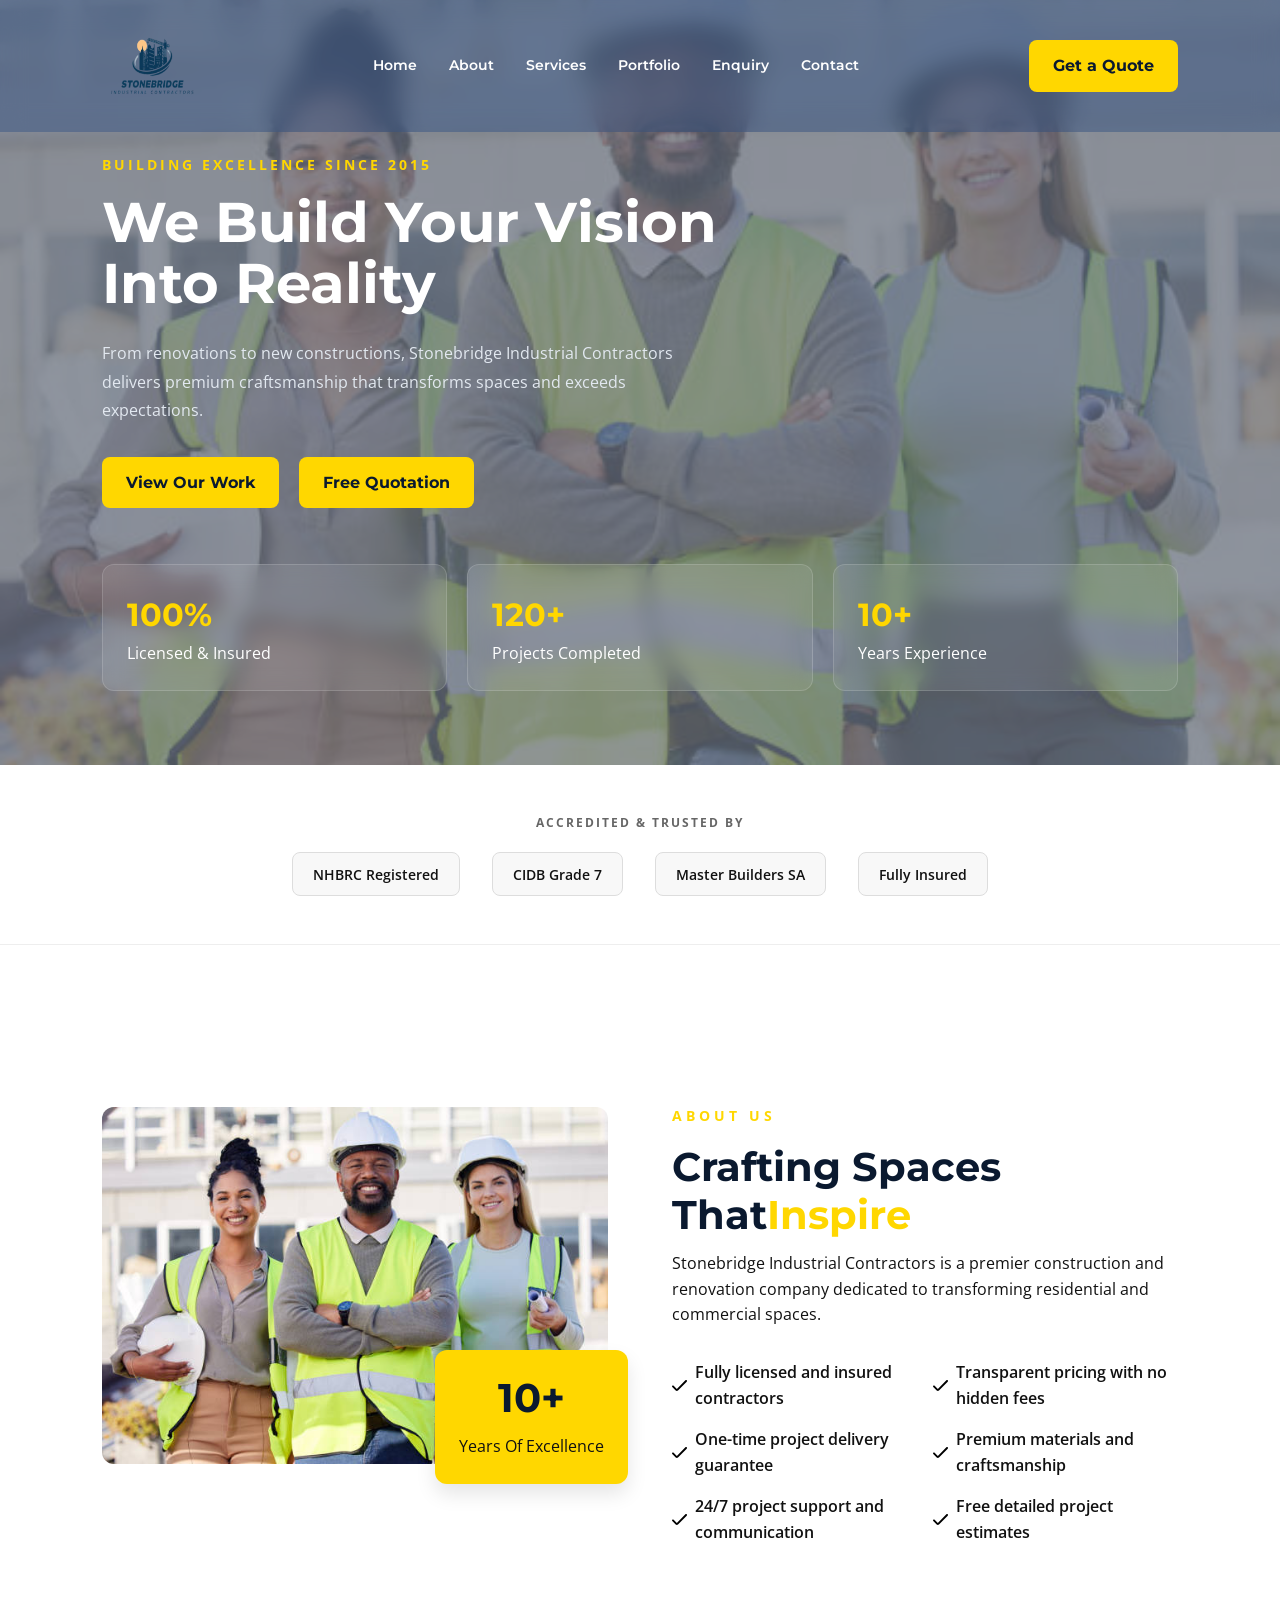
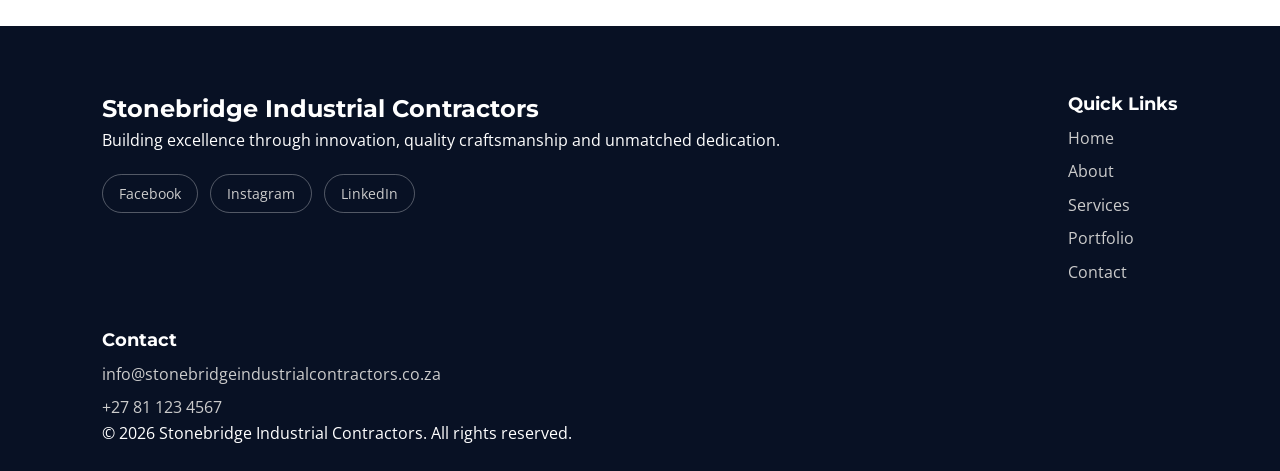
==== commit f44d4bb1: "updated" ====
--- a/index.html
+++ b/index.html
@@ -12,22 +12,22 @@
 <body>
     
 <!-- Header and nav bar - handles the navigation througout the website pages -->
-<header class="navbar">
-    <img class="logo" src="images/stonebridge-logo.png" alt="Stonebridge Logo" width="100" height="100">
-    <div class="menu-wrapper">
-        <button class="mobile-toggle" id="hamburger" onclick="toggleMenu()" aria-label="Toggle menu">☰</button>
-        <nav id="mainNav">
-            <a href="index.html" class="nav-link">Home</a>
-            <a href="about.html" class="nav-link">About</a>
-            <a href="services.html" class="nav-link">Services</a>
-            <a href="projects.html" class="nav-link">Portfolio</a>
-            <a href="enquiry.html" class="nav-link">Enquiry</a>
-            <a href="contact.html" class="nav-link">Contact</a>
-        </nav>
-    </div>
+<header class="navbar"> <!-- Contains the main website navigation bar -->
+    <img class="logo" src="images/stonebridge-logo.png" alt="Stonebridge Logo" width="100" height="100">   <!-- Displays the website logo image -->
+    <div class="menu-wrapper"> <!-- Wraps the mobile toggle button and navigation menu -->
+        <button class="mobile-toggle" id="hamburger" onclick="toggleMenu()" aria-label="Toggle menu">☰</button>    <!-- Hamburger button to toggle the mobile menu -->
+        <nav id="mainNav">  <!-- Defines the main navigation menu -->
+            <a href="index.html" class="nav-link">Home</a>  <!-- Link to the home page -->
+            <a href="about.html" class="nav-link">About</a>   <!-- Link to the about page -->
+            <a href="services.html" class="nav-link">Services</a>  <!-- Link to the services page -->
+            <a href="projects.html" class="nav-link">Portfolio</a>   <!-- Link to the portfolio/projects page -->
+            <a href="enquiry.html" class="nav-link">Enquiry</a>   <!-- Link to the enquiry page -->
+            <a href="contact.html" class="nav-link">Contact</a>    <!-- Link to the contact page -->
+        </nav>  <!-- Closes the main navigation menu -->
+    </div>   <!-- Closes the menu wrapper container -->
 
-    <a href="contact.html" class="quote-btn">Get a Quote</a>
-</header>
+    <a href="contact.html" class="quote-btn">Get a Quote</a>  <!-- Button linking to the contact page -->
+</header>  <!-- Closes the header section -->
 
 <!-- Main content of homepage and call-to-action buttons -->
 <main>
--- a/css/style.css
+++ b/css/style.css
@@ -148,7 +148,7 @@
     flex-direction: column;
     justify-content: center;
     padding: 140px 8% 60px;
-    background-color: #0a192f;
+    background-color: #0a192f9a;
     color: #ffffff;
 }
 
@@ -372,6 +372,11 @@
 }
 
 /* Portfolio & Image Gallery*/
+.before-after {
+    max-width: 1100px;
+    margin: 3rem auto;
+    padding: 0 1rem;
+}
 .comparison-container {
     position: relative;
     width: 100%;
@@ -384,8 +389,10 @@
 
 .before-image, .after-image {
     position: absolute;
-    top: 0; left: 0;
-    width: 100%; height: 100%;
+    top: 0; 
+    left: 0;
+    width: 100%; 
+    height: 100%;
     object-fit: cover;
     user-select: none;
     pointer-events: none;
@@ -393,10 +400,91 @@
 
 .after-wrapper {
     position: absolute;
-    top: 0; left: 0;
-    width: 50%; height: 100%;
+    top: 0; 
+    left: 0;
+    width: 50%; 
+    height: 100%;
     overflow: hidden;
     border-right: 3px solid #ffffff;
+}
+
+.slider-badge {
+    position: absolute;
+    top: 18px;
+    padding: 6px 14px;
+    background-color: rgba(10, 25, 47, 0.85);
+    color: #ffffff;
+    font-size: 0.8rem;
+    font-weight: 700;
+    border-radius: 20px;
+    text-transform: uppercase;
+    letter-spacing: 1px;
+    pointer-events: none;
+    z-index: 4;
+}
+
+.badge-before {
+    right: 18px;
+}
+
+.badge-after {
+    left: 18px;
+}
+
+#slider {
+    position: absolute;
+    top: 0;
+    left: 0;
+    width: 100%;
+    height: 100%;
+    opacity: 0;
+    cursor: ew-resize;
+    margin: 0;
+    z-index: 10;
+}
+
+.slider-handle {
+    position: absolute;
+    top: 0;
+    bottom: 0;
+    left: 50%;
+    width: 3px;
+    background-color: #ffffff;
+    pointer-events: none;
+    z-index: 5;
+    transform: translateX(-50%);
+    box-shadow: 0 0 8px rgba(0, 0, 0, 0.4);
+}
+
+.handle-circle {
+    position: absolute;
+    top: 50%;
+    left: 50%;
+    transform: translate(-50%, -50%);
+    width: 42px;
+    height: 42px;
+    background-color: #ffffff;
+    border: 3px solid #0a192f;
+    border-radius: 50%;
+    display: flex;
+    align-items: center;
+    justify-content: space-between;
+    padding: 0 7px;
+    box-shadow: 0 4px 12px rgba(0, 0, 0, 0.25);
+    color: #0a192f;
+    font-size: 10px;
+    font-weight: bold;
+    transition: transform 0.2s ease, background-color 0.2s ease;
+}
+
+#slider:hover ~ .slider-handle .handle-circle,
+#slider:focus-visible ~ .slider-handle .handle-circle {
+    transform: translate(-50%, -50%) scale(1.12);
+    background-color: #f1bf2a;
+}
+
+#slider:focus-visible ~ .slider-handle {
+    box-shadow: 0 0 0 3px #f1bf2a;
 }
 
 .gallery-grid {
@@ -455,6 +543,24 @@
     background: #ffd700;
 }
 
+.search-box input {
+    padding: 0.6rem 1.2rem;
+    border-radius: 25px;
+    border: 2px solid #112240;
+    background-color: #f3f3f3;
+    font-family: inherit;
+    font-size: 0.95rem;
+    outline: none;
+    transition: 0.3s ease;
+    width: 240px;
+}
+
+.search-box input:focus {
+    border-color: #f1bf2a;
+    background-color: #ffffff;
+    box-shadow: 0 0 0 4px rgba(241, 191, 42, 0.25);
+}
+
 .portfolio-card {
     position: relative;
     overflow: hidden;
@@ -487,12 +593,6 @@
     color: #ffffff;
 }
 
-.portfolio-overlay p {
-    color: #ffd700;
-    font-size: 0.85rem;
-    letter-spacing: 1px;
-    margin-top: 0.25rem;
-}
 
 /* Testimonials, Forms & Interactive */
 .testimonial-slider {
@@ -503,11 +603,12 @@
 
 .testimonial {
     background: #ffffff;
+    color: #112240; 
     padding: 3rem;
     border-radius: 16px;
     display: none;
     animation: fadeUp 0.6s ease;
-    border: 1px solid #eeeeee;
+    border: 1px solid #1c7fad;
 }
 
 .active-slide { 
@@ -531,28 +632,6 @@
     width: 55px; height: 55px;
     border-radius: 50%;
     object-fit: cover;
-}
-
-.testimonial-dots {
-    display: flex;
-    justify-content: center;
-    gap: 0.5rem;
-    margin-top: 2rem;
-}
-
-.dot {
-    width: 10px; height: 10px;
-    border-radius: 50%;
-    background: #ddd;
-    cursor: pointer;
-    border: none;
-    transition: 0.3s ease;
-}
-
-.dot.active {
-    background: #ffd700;
-    width: 28px;
-    border-radius: 5px;
 }
 
 .contact {
@@ -593,6 +672,64 @@
     display: flex;
     gap: 0.75rem;
     margin-top: 0.75rem;
+}
+
+.social-links a {
+    color: #ffffff;
+    font-size: 0.85rem;
+    border: 1px solid rgba(255,255,255,0.3);
+    padding: 0.5rem 1rem;
+    border-radius: 20px;
+    transition: 0.3s ease;
+}
+
+.social-links a:hover {
+    background: #ffd700;
+    color: #0a192f;
+    border-color: #ffd700;
+}
+
+.contact {
+    padding: 5rem 8%;
+    background: #112240;
+    color: #ffffff;
+    display: grid;
+    grid-template-columns: 1fr 1fr;
+    gap: 4rem;
+
+}
+
+.contact h2 {
+    font-size: 2.75rem;
+    color: #ffffff;
+}
+
+.contact-box {
+    margin-top: 1.5rem;
+}
+
+
+.contact-box h4 {
+    color: #ffd700;
+    font-size: 0.85rem;
+    letter-spacing: 1px;
+    text-transform: uppercase;
+}
+
+.contact-link {
+    color: #ffffff;
+    transition: 0.3s ease;
+}
+
+.contact-link:hover {
+    color: #ffd700;
+}
+
+.social-links {
+    display: flex;
+    gap: 0.75rem;
+    margin-top: 0.75rem;
+    padding-bottom: 1rem;
 }
 
 .social-links a {
@@ -624,7 +761,6 @@
     border: 2px solid transparent;
     background: #f3f3f3;
     border-radius: 8px;
-    font-family: inherit;
     font-size: 0.95rem;
     transition: 0.3s ease;
 }
@@ -671,14 +807,32 @@
     font-weight: 600;
     margin-bottom: 1rem;
     min-height: 1.25rem;
-}
-
-.form-status.success { 
-    color: #2b9348; 
-}
-.form-status.error { 
-    color: #e5484d; 
-}
+
+}
+
+.contact-form input:focus,
+.contact-form textarea:focus,
+.search-box input:focus {
+    outline: none;
+    border-color: #f1bf2a !important;
+    background-color: #ffffff;
+    box-shadow: 0 0 0 4px rgba(241, 191, 42, 0.25);
+
+}
+.contact-form input:invalid:not(:placeholder-shown),
+.contact-form textarea:invalid:not(:placeholder-shown) {
+    border-color: #e5484d;
+    background-color: #fff8f8;
+}
+
+.form-status.success {
+    color: #2b9348;
+}
+
+.form-status.error {
+    color: #e5484d;
+} 
+
 
 /* About Us Page*/
 .service-section {
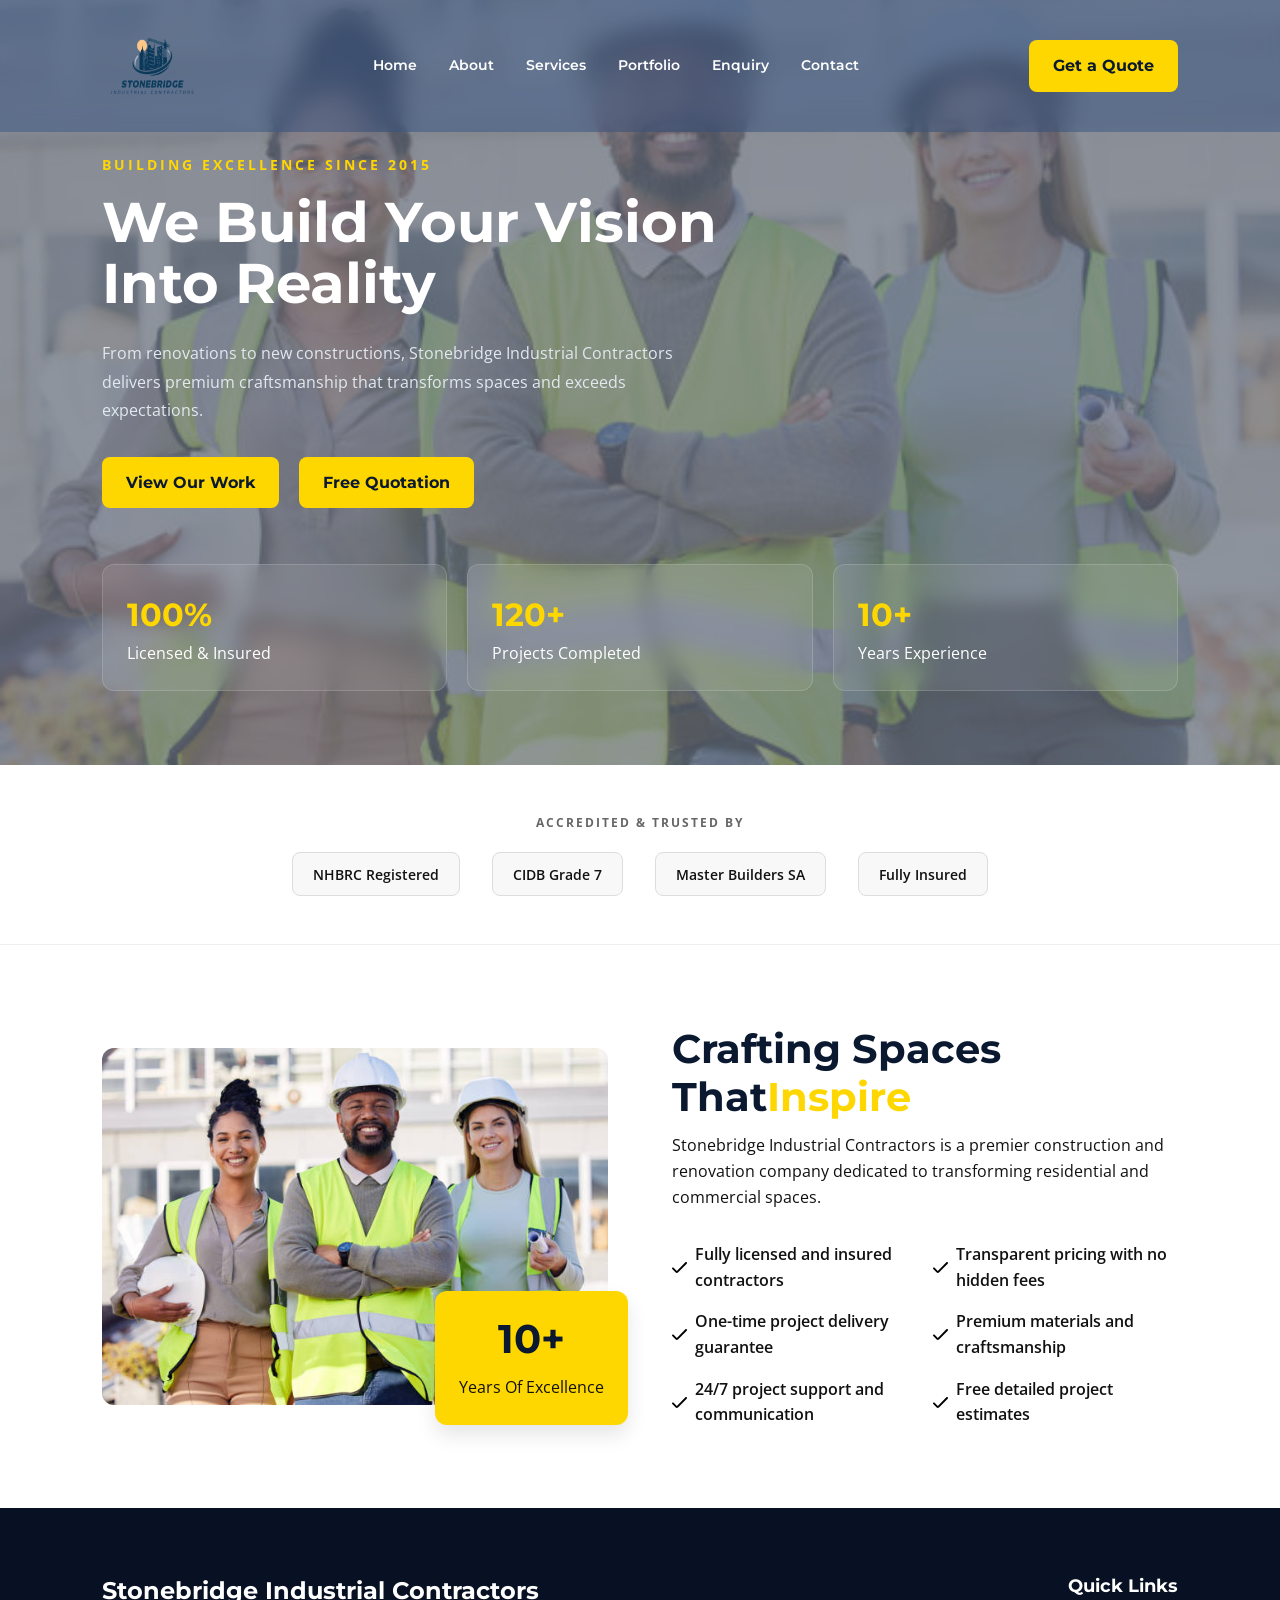
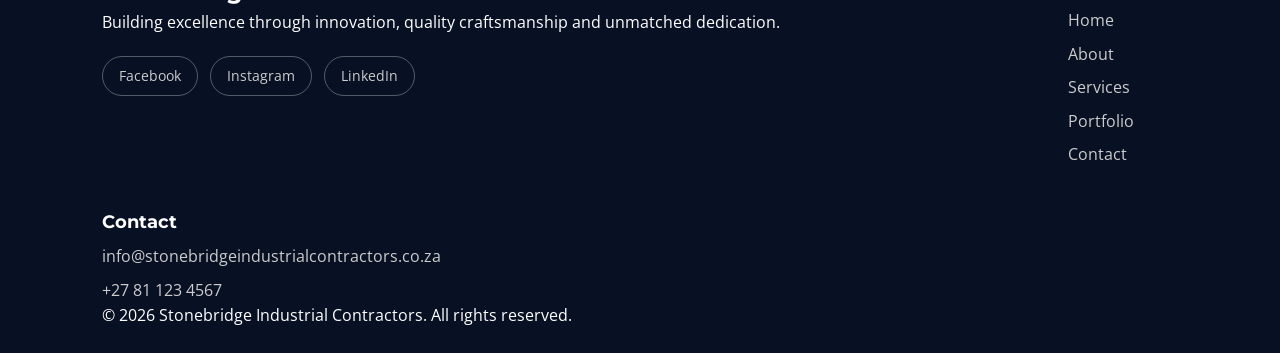
==== commit 48ca8327: "Add files via upload" ====
--- a/index.html
+++ b/index.html
@@ -1,137 +1,134 @@
-<!DOCTYPE html>
-<html lang="en">
-<head>
-    <meta charset="UTF-8">
-    <meta name="viewport" content="width=device-width, initial-scale=1.0">
-    <meta name="description" content="Stonebridge Industrial Contractors provides premium residential and commercial construction, renovations, and extensions in Bloemfontein and Kimberly.">
-    <meta name="keywords" content="construction, renovations, commercial building, home extensions, Stonebridge, Bloemfontein contractors">
-    <meta name="author" content="Stonebridge Industrial Contractors">
-    <title>Home | Stonebridge Industrial Contractors</title>
-    <link rel="stylesheet" href="css/style.css">
-</head>
-<body>
-    
-<!-- Header and nav bar - handles the navigation througout the website pages -->
-<header class="navbar"> <!-- Contains the main website navigation bar -->
-    <img class="logo" src="images/stonebridge-logo.png" alt="Stonebridge Logo" width="100" height="100">   <!-- Displays the website logo image -->
-    <div class="menu-wrapper"> <!-- Wraps the mobile toggle button and navigation menu -->
-        <button class="mobile-toggle" id="hamburger" onclick="toggleMenu()" aria-label="Toggle menu">☰</button>    <!-- Hamburger button to toggle the mobile menu -->
-        <nav id="mainNav">  <!-- Defines the main navigation menu -->
-            <a href="index.html" class="nav-link">Home</a>  <!-- Link to the home page -->
-            <a href="about.html" class="nav-link">About</a>   <!-- Link to the about page -->
-            <a href="services.html" class="nav-link">Services</a>  <!-- Link to the services page -->
-            <a href="projects.html" class="nav-link">Portfolio</a>   <!-- Link to the portfolio/projects page -->
-            <a href="enquiry.html" class="nav-link">Enquiry</a>   <!-- Link to the enquiry page -->
-            <a href="contact.html" class="nav-link">Contact</a>    <!-- Link to the contact page -->
-        </nav>  <!-- Closes the main navigation menu -->
-    </div>   <!-- Closes the menu wrapper container -->
-
-    <a href="contact.html" class="quote-btn">Get a Quote</a>  <!-- Button linking to the contact page -->
-</header>  <!-- Closes the header section -->
-
-<!-- Main content of homepage and call-to-action buttons -->
-<main>
-<section class="hero">
-      <img src="images/team-members/team-image-2.jpg" class="hero-background" alt="Hero Image">
-    <div class="hero-content">
-<p class="tag">BUILDING EXCELLENCE SINCE 2015</p>
-<h1>We Build Your Vision Into Reality</h1>
-<p class="hero-text"> From renovations to new constructions, Stonebridge Industrial Contractors delivers premium craftsmanship that transforms spaces and exceeds expectations.</p>
-<div class="hero-buttons">
-<a href="projects.html" class="primary-btn">View Our Work</a>
-<a href="contact.html" class="primary-btn">Free Quotation</a>
-</div>
-</div>
-
-<div class="stats">
-<div class="stat-box">
-<h3>100%</h3>
-<p>Licensed & Insured</p>
-</div>
-
-<div class="stat-box">
-<h3>120+</h3>
-<p>Projects Completed</p>
-</div>
-
-<div class="stat-box">
-<h3>10+</h3>
-<p>Years Experience</p>
-</div>
-</div>
-</section>
-</main>
-
-<section class="trust-strip">
-<p class="trust-label">ACCREDITED & TRUSTED BY</p>
-<div class="trust-logos">
-<div class="trust-logo">NHBRC Registered</div>
-<div class="trust-logo">CIDB Grade 7</div>
-<div class="trust-logo">Master Builders SA</div>
-<div class="trust-logo">Fully Insured</div>
-</div>
-</section>
-
-<section class="about" id="about">
-<div class="about-image">
-<img src="images/team-members/team-image-2.jpg" alt="Nkala Industrial Contractors construction team on site" loading="lazy">
-<div class="experience-card">
-<h2>10+</h2>
-<p>Years Of Excellence</p>
-</div>
-</div>
-
-<div class="about-content">
-<p class="section-tag">ABOUT US</p>
-<h2>
-Crafting Spaces That<span>Inspire</span>
-</h2>
-<p>Stonebridge Industrial Contractors is a premier construction and renovation company dedicated to transforming residential and commercial spaces.</p>
-<div class="features">
-<div><img src="images/icons/check.svg" height="15px" alt="Check mark"> Fully licensed and insured contractors</div>
-<div><img src="images/icons/check.svg" height="15px" alt="Check mark"> Transparent pricing with no hidden fees</div>
-<div><img src="images/icons/check.svg" height="15px" alt="Check mark"> One-time project delivery guarantee</div>
-<div><img src="images/icons/check.svg" height="15px" alt="Check mark"> Premium materials and craftsmanship</div>
-<div><img src="images/icons/check.svg" height="15px" alt="Check mark"> 24/7 project support and communication</div>
-<div><img src="images/icons/check.svg" height="15px" alt="Check mark"> Free detailed project estimates</div>
-</div>
-</div>
-</section>
-
-
-
-<!-- Footer of the homepage -->
-<footer>
-<div class="footer-content">
-<div>
-<h3>Stonebridge Industrial Contractors</h3>
-<p>Building excellence through innovation, quality craftsmanship and unmatched dedication.</p>
-<div class="social-links footer-social">
-<a href="#" aria-label="Facebook">Facebook</a>
-<a href="#" aria-label="Instagram">Instagram</a>
-<a href="#" aria-label="LinkedIn">LinkedIn</a>
-</div>
-</div>
-
-<div>
-<h4>Quick Links</h4>
-<a href="#">Home</a>
-<a href="#about">About</a>
-<a href="#services">Services</a>
-<a href="#portfolio">Portfolio</a>
-<a href="#contact">Contact</a>
-</div>
-
-<div>
-<h4>Contact</h4>
-<a href="mailto:info@stonebridgeindustrialcontractors.co.za">info@stonebridgeindustrialcontractors.co.za</a>
-<a href="tel:+27811234567">+27 81 123 4567</a>
-</div>
-</div>
-
-<p>© 2026 Stonebridge Industrial Contractors. All rights reserved.</p>
-</footer>
-
-<script src="js/script.js"></script>
-</body>
-</html>
+<!DOCTYPE html>
+<html lang="en">
+<head>
+     <meta charset="UTF-8"> <!-- Sets character encoding to UTF-8 -->
+    <meta name="viewport" content="width=device-width, initial-scale=1.0"> <!-- Makes site responsive on mobile -->
+    <meta name="description" content="Stonebridge Industrial Contractors provides premium residential and commercial construction, renovations, and extensions in Bloemfontein and Kimberly."> <!-- SEO description -->
+    <meta name="keywords" content="construction, renovations, commercial building, home extensions, Stonebridge, Bloemfontein contractors"> <!-- SEO keywords -->
+    <meta name="author" content="Stonebridge Industrial Contractors"> <!-- Author info -->
+    <title>Home | Stonebridge Industrial Contractors</title> <!-- Page title -->
+    <link rel="stylesheet" href="css/style.css"> <!-- External CSS -->
+</head>
+<body>
+    
+<!-- Header and nav bar - handles the navigation througout the website pages -->
+<header class="navbar"> <!-- Contains the main website navigation bar -->
+    <img class="logo" src="images/stonebridge-logo.png" alt="Stonebridge Logo" width="100" height="100">   <!-- Displays the website logo image -->
+    <div class="menu-wrapper"> <!-- Wraps the mobile toggle button and navigation menu -->
+        <button class="mobile-toggle" id="hamburger" onclick="toggleMenu()" aria-label="Toggle menu">☰</button>    <!-- Hamburger button to toggle the mobile menu -->
+        <nav id="mainNav">  <!-- Defines the main navigation menu -->
+            <a href="index.html" class="nav-link">Home</a>  <!-- Link to the home page -->
+            <a href="about.html" class="nav-link">About</a>   <!-- Link to the about page -->
+            <a href="services.html" class="nav-link">Services</a>  <!-- Link to the services page -->
+            <a href="projects.html" class="nav-link">Portfolio</a>   <!-- Link to the portfolio/projects page -->
+            <a href="enquiry.html" class="nav-link">Enquiry</a>   <!-- Link to the enquiry page -->
+            <a href="contact.html" class="nav-link">Contact</a>    <!-- Link to the contact page -->
+        </nav>  <!-- Closes the main navigation menu -->
+    </div>   <!-- Closes the menu wrapper container -->
+
+    <a href="contact.html" class="quote-btn">Get a Quote</a>  <!-- Button linking to the contact page -->
+</header>  <!-- Closes the header section -->
+
+<!-- Main content of homepage and call-to-action buttons -->
+<main>
+    <section class="hero"> <!-- Hero section with background image -->
+   <img src="images/team-members/team-image-2.jpg" class="hero-background" alt="Hero Image"> <!-- Hero background image -->
+    <div class="hero-content"> <!-- Text and buttons overlay -->
+   <p class="tag">BUILDING EXCELLENCE SINCE 2015</p> <!-- Small tagline -->
+  <h1>We Build Your Vision Into Reality</h1> <!-- Main headline -->
+    <p class="hero-text"> From renovations to new constructions, Stonebridge Industrial Contractors delivers premium craftsmanship that transforms spaces and exceeds expectations.</p> <!-- Hero description -->
+    <div class="hero-buttons"> <!-- Call-to-action buttons -->
+    <a href="projects.html" class="primary-btn">View Our Work</a> <!-- Link to projects page -->
+    <a href="contact.html" class="primary-btn">Free Quotation</a> <!-- Link to contact page -->
+</div>
+</div>
+
+<div class="stats"> <!-- Container for displaying key business performance metrics -->
+    <div class="stat-box"> <!-- Individual box showcasing licensing status metric -->
+        <h3>100%</h3> <!-- Highlighting full compliance percentage -->
+        <p>Licensed & Insured</p> <!-- Description label for the percentage stat -->
+    </div> <!-- Closes the licensing stat box -->
+
+    <div class="stat-box"> <!-- Individual box showcasing completed project count -->
+        <h3>120+</h3> <!-- Highlighting volume of finished projects -->
+        <p>Projects Completed</p> <!-- Description label for project count -->
+    </div> <!-- Closes the projects stat box -->
+
+    <div class="stat-box"> <!-- Individual box showcasing years of experience -->
+        <h3>10+</h3> <!-- Highlighting total decades/years operating -->
+        <p>Years Experience</p> <!-- Description label for industry experience -->
+    </div> <!-- Closes the experience stat box -->
+</div> <!-- Closes the stats container -->
+</section>
+</main>
+
+<section class="trust-strip"> <!-- Accreditation strip -->
+<p class="trust-label">ACCREDITED & TRUSTED BY</p> <!-- Section label -->
+<div class="trust-logos"> <!-- Logos/credentials container -->
+<div class="trust-logo">NHBRC Registered</div> <!-- Accreditation item -->
+<div class="trust-logo">CIDB Grade 7</div> <!-- Accreditation item -->
+<div class="trust-logo">Master Builders SA</div> <!-- Accreditation item -->
+<div class="trust-logo">Fully Insured</div> <!-- Accreditation item -->
+</div> <!-- Logos/credentials container closes -->
+</section><!-- Accreditation strip closes-->
+
+<section class="about" id="about"> <!-- About section -->
+<div class="about-image"> <!-- Image + experience card -->
+<img src="images/team-members/team-image-2.jpg" alt="Nkala Industrial Contractors construction team on site" loading="lazy"> <!-- Team image -->
+<div class="experience-card"> <!-- Highlight card -->
+<h2>10+</h2> <!-- Years of experience test -->
+<p>Years Of Excellence</p> <!-- Supporting text -->
+</div>
+</div>
+
+<div class="about-content"> <!-- Text content -->
+<h2>Crafting Spaces That<span>Inspire</span></h2> <!-- Section heading -->
+<p>Stonebridge Industrial Contractors is a premier construction and renovation company dedicated to transforming residential and commercial spaces.</p> <!-- About description -->
+<div class="features"> <!-- Key features list -->
+<div><img src="images/icons/check.svg" height="15px" alt="Check mark"> Fully licensed and insured contractors</div> <!-- Feature item -->
+<div><img src="images/icons/check.svg" height="15px" alt="Check mark"> Transparent pricing with no hidden fees</div> <!-- Feature item -->
+<div><img src="images/icons/check.svg" height="15px" alt="Check mark"> One-time project delivery guarantee</div> <!-- Feature item -->
+<div><img src="images/icons/check.svg" height="15px" alt="Check mark"> Premium materials and craftsmanship</div> <!-- Feature item -->
+<div><img src="images/icons/check.svg" height="15px" alt="Check mark"> 24/7 project support and communication</div> <!-- Feature item -->
+<div><img src="images/icons/check.svg" height="15px" alt="Check mark"> Free detailed project estimates</div> <!-- Feature item -->
+</div>
+</div>
+</section>
+
+
+<!-- Footer of the homepage -->
+ <footer> <!-- Footer section starts -->
+<div class="footer-content"> <!-- Wrapper for all footer content -->
+
+<div> <!-- Company info block -->
+<h3>Stonebridge Industrial Contractors</h3> <!-- Company name -->
+<p>Building excellence through innovation, quality craftsmanship and unmatched dedication.</p> <!-- Company tagline -->
+<div class="social-links footer-social"> <!-- Social media links container -->
+<a href="#" aria-label="Facebook">Facebook</a> <!-- Facebook link, but doesnt lead to the platform, the company does not YET social media, it is in progress-->
+<a href="#" aria-label="Instagram">Instagram</a> <!-- Instagram link, but doesnt lead to the platform, the company does not YET social media, it is in progress -->
+<a href="#" aria-label="LinkedIn">LinkedIn</a> <!-- LinkedIn link, but doesnt lead to the platform, the company does not YET social media, it is in progress -->
+</div>
+</div>
+
+<div> <!-- Quick navigation links block -->
+<h4>Quick Links</h4> <!-- Section heading -->
+<a href="#">Home</a> <!-- Link to homepage -->
+<a href="#about">About</a> <!-- Link to about section -->
+<a href="#services">Services</a> <!-- Link to services section -->
+<a href="#portfolio">Portfolio</a> <!-- Link to portfolio section -->
+<a href="#contact">Contact</a> <!-- Link to contact section -->
+</div>
+
+<div> <!-- Contact details block -->
+<h4>Contact</h4> <!-- Section heading -->
+<a href="mailto:info@stonebridgeindustrialcontractors.co.za">info@stonebridgeindustrialcontractors.co.za</a> <!-- Email link -->
+<a href="tel:+27811234567">+27 81 123 4567</a> <!-- Phone link -->
+</div><!-- Contact details div closes -->
+</div> <!-- Footer content wrapper closes -->
+
+<p>© 2026 Stonebridge Industrial Contractors. All rights reserved.</p> <!-- Copyright notice -->
+</footer> <!-- Footer section ends -->
+
+<script src="js/script.js"></script> <!-- Link to the JavaScript file -->
+</body>
+</html>
